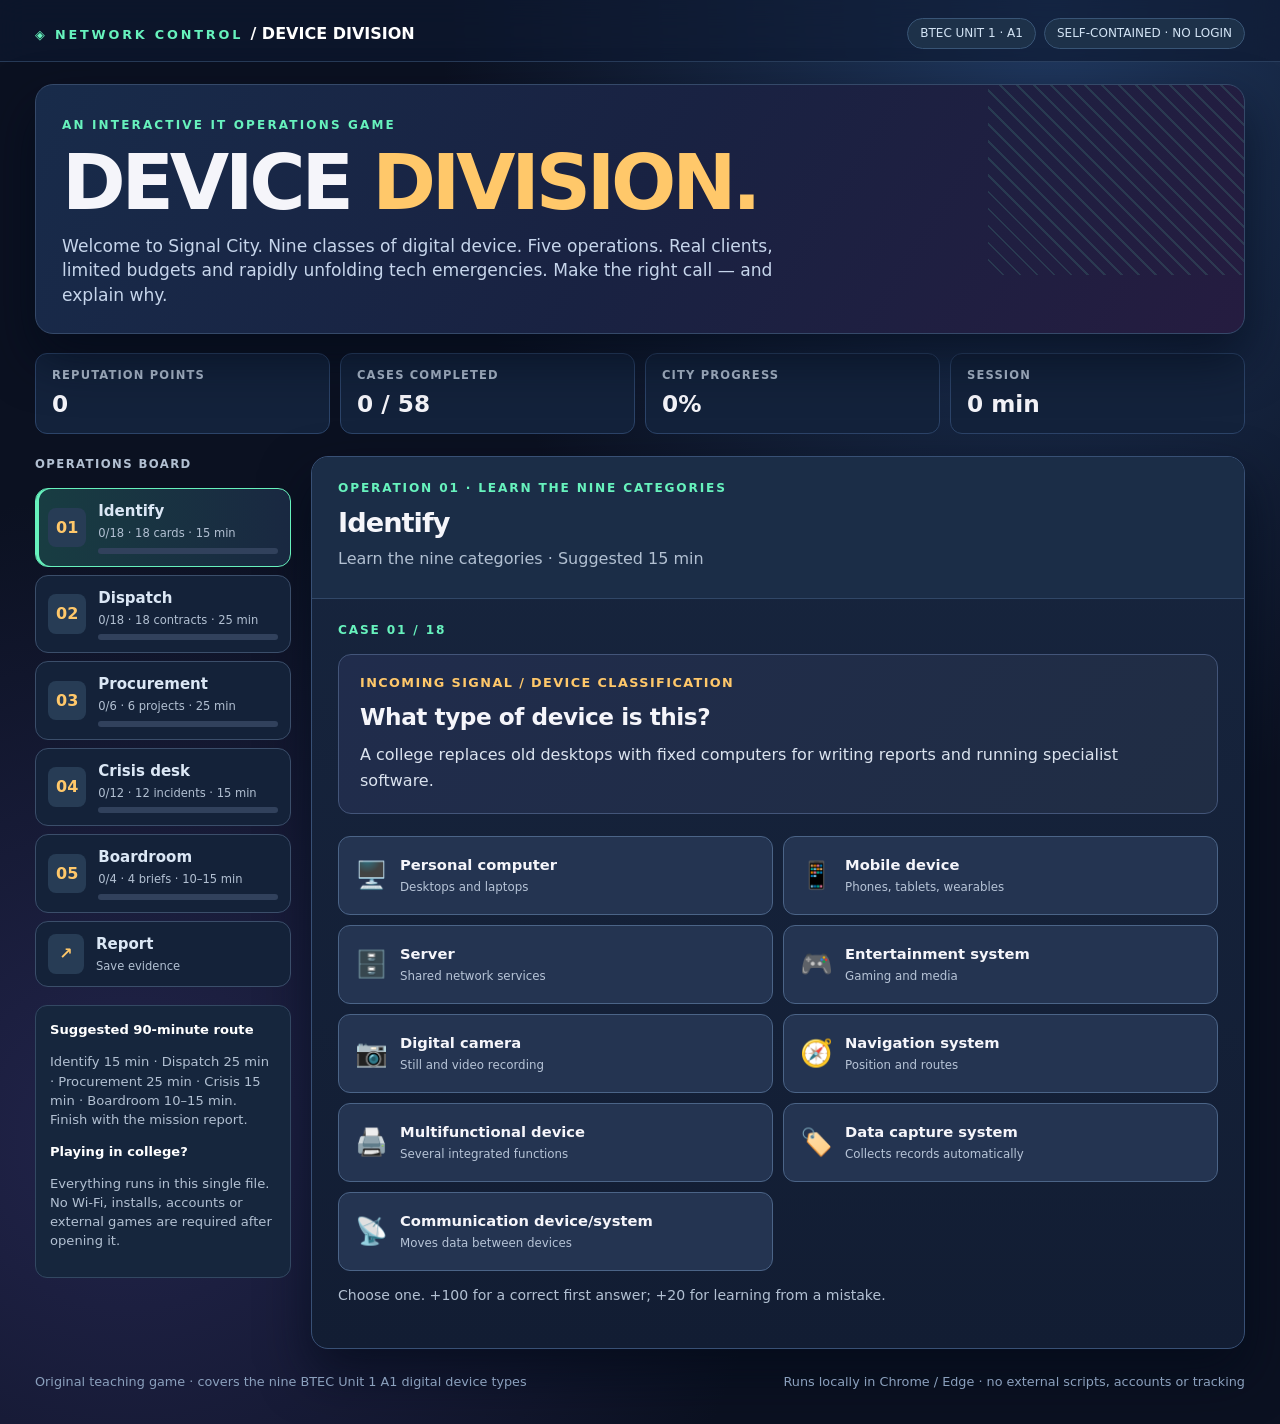
==== games/device-division.html @ 2845708a "Build browser game collection for BTEC IT Unit 1" ====
<!doctype html>
<html lang="en">
<head>
<meta charset="utf-8"><meta name="viewport" content="width=device-width,initial-scale=1"><meta name="theme-color" content="#10172a">
<title>DEVICE DIVISION — BTEC Unit 1 A1</title>
<style>
:root{--ink:#f5f5fa;--muted:#b2c0d2;--bg:#0b1121;--panel:#16213a;--panel2:#1d2c46;--line:#334566;--green:#67f2bd;--gold:#ffc86a;--pink:#ff839d;--blue:#85b9ff;--shadow:0 24px 50px #030b19aa}*{box-sizing:border-box}html{scroll-behavior:smooth}body{margin:0;color:var(--ink);background:radial-gradient(ellipse at 82% 0%,#203960 0%,transparent 41%),radial-gradient(ellipse at 10% 80%,#22244b 0%,transparent 40%),var(--bg);font:16px/1.45 system-ui,-apple-system,Segoe UI,Arial,sans-serif;min-height:100vh}button,textarea,input{font:inherit}button{cursor:pointer}button:focus-visible,input:focus-visible,textarea:focus-visible{outline:3px solid var(--gold);outline-offset:2px}button:disabled{opacity:.45;cursor:not-allowed}a{color:var(--blue)}.wrap{max-width:1250px;margin:auto;padding:0 20px}.mast{padding:18px 0 12px;border-bottom:1px solid #385074a0;background:#0d1830a0;backdrop-filter:blur(14px)}.mast .wrap{display:flex;gap:14px;align-items:center;justify-content:space-between}.brand{letter-spacing:.22em;font-size:.8rem;font-weight:900;color:var(--green)}.brand b{letter-spacing:0;color:white;font-size:1rem}.pill{padding:6px 12px;background:#1d3149;border:1px solid #395576;border-radius:99px;font-size:.75rem;color:#d2e3f4}.mast-right{display:flex;flex-wrap:wrap;gap:8px;justify-content:flex-end}.hero{position:relative;overflow:hidden;padding:32px 26px 25px;border:1px solid #354969;border-radius:18px;background:linear-gradient(122deg,#182b4a,#192242 50%,#251c40);margin:22px 0 19px;box-shadow:var(--shadow)}.hero:after{content:"";position:absolute;right:-44px;top:-70px;width:300px;height:260px;opacity:.13;background:repeating-linear-gradient(45deg,transparent 0 10px,var(--green) 10px 12px)}.eyebrow{color:var(--green);font-size:.75rem;letter-spacing:.18em;text-transform:uppercase;font-weight:900}.hero h1{font-size:clamp(2.25rem,6vw,4.8rem);line-height:1;margin:10px 0 12px;letter-spacing:-.055em;position:relative;z-index:1}.hero h1 span{color:var(--gold)}.hero p{max-width:720px;color:#c6d5eb;font-size:1.07rem;margin:0}.hud{display:grid;grid-template-columns:repeat(4,1fr);gap:10px;margin:13px 0 22px}.stat{background:#13223b;border:1px solid #2c4469;border-radius:12px;padding:13px 16px}.stat span{display:block;color:var(--muted);font-size:.72rem;letter-spacing:.1em;text-transform:uppercase;font-weight:800}.stat strong{font-size:1.45rem;display:block;margin-top:3px;font-variant-numeric:tabular-nums}.layout{display:grid;grid-template-columns:256px minmax(0,1fr);gap:20px;align-items:start}.sidebar{display:flex;flex-direction:column;gap:8px;position:sticky;top:10px}.side-head{color:var(--muted);text-transform:uppercase;letter-spacing:.12em;font-weight:800;font-size:.73rem;margin-bottom:7px}.stagebtn{display:flex;align-items:center;text-align:left;gap:12px;width:100%;border:1px solid #3b4e6a;border-radius:13px;padding:12px;background:#142239;color:#dbe7f5;transition:.15s}.stagebtn:hover{border-color:#9ebbea;background:#1b2d48}.stagebtn.active{border-color:var(--green);background:linear-gradient(90deg,#183d42,#192841);box-shadow:inset 3px 0 var(--green)}.num{font-weight:900;background:#273c55;border-radius:8px;min-width:36px;text-align:center;padding:8px;color:var(--gold)}.stagebtn b{font-size:.94rem;display:block}.stagebtn small{font-size:.72rem;display:block;color:var(--muted);margin-top:2px}.bar{background:#31415c;border-radius:12px;height:6px;overflow:hidden;margin-top:6px}.bar>span{display:block;height:100%;background:var(--green);border-radius:10px}.sidecard{background:#16263d;border:1px solid #334862;border-radius:12px;padding:14px;margin-top:10px;color:var(--muted);font-size:.82rem}.sidecard strong{color:#fff}.main{min-height:550px;background:linear-gradient(180deg,#17253e,#121d33);border:1px solid #385075;border-radius:17px;overflow:hidden;box-shadow:var(--shadow)}.head{background:#1b2d47;border-bottom:1px solid #314767;padding:23px 26px}.head h2{font-size:1.7rem;margin:5px 0;letter-spacing:-.035em}.head p{color:var(--muted);margin:4px 0}.body{padding:23px 26px 29px}.step{font-weight:800;font-size:.76rem;letter-spacing:.15em;text-transform:uppercase;color:var(--green)}.mission{padding:19px 21px;background:linear-gradient(130deg,#202c4c,#202d44);border:1px solid #435579;border-radius:13px;margin:15px 0 22px}.mission h3{margin:7px 0;font-size:1.45rem;letter-spacing:-.02em}.mission p{margin:9px 0 0;color:#dbe3ef;line-height:1.6}.mission .client{color:var(--gold);font-size:.8rem;font-weight:900;letter-spacing:.11em;text-transform:uppercase}.choices{display:grid;grid-template-columns:repeat(2,minmax(0,1fr));gap:10px}.choice{padding:14px 16px;color:var(--ink);background:#243451;border:1px solid #4b6487;text-align:left;border-radius:12px;min-height:79px;transition:transform .12s,border-color .12s,background .12s;display:flex;align-items:center;gap:12px}.choice:hover:not(:disabled){transform:translateY(-1px);border-color:var(--gold);background:#2b3e60}.choice .emoji{font-size:1.65rem}.choice b{display:block;font-size:.92rem}.choice small{color:#b7c4d7;font-size:.74rem;display:block;margin-top:3px}.choice.chosen{border-color:var(--gold);background:#43405b}.choice.right{border-color:var(--green);background:#194e49}.choice.wrong{border-color:var(--pink);background:#5a2c46}.choice:disabled{opacity:1;cursor:default}.feedback{background:#17384a;border-left:4px solid var(--green);padding:16px 19px;border-radius:9px;margin:18px 0}.feedback.bad{background:#44314a;border-color:var(--pink)}.feedback strong{display:block;margin-bottom:6px}.feedback p{margin:6px 0;line-height:1.55}.btn{border:1px solid #dfad5b;background:var(--gold);color:#17223c;font-weight:900;padding:12px 18px;border-radius:10px;transition:filter .15s}.btn:hover:not(:disabled){filter:brightness(1.09)}.btn.sec{color:#e4eeff;background:#263852;border-color:#4f6281}.btn.ghost{background:transparent;border-color:#506989;color:#d6e8fd}.controls{display:flex;flex-wrap:wrap;gap:9px;align-items:center;margin-top:18px}.hint{background:#2d3248;border:1px dashed #626782;padding:12px 15px;border-radius:10px;margin-top:12px;color:#f4e0ba}.muted{color:var(--muted)}.info{color:var(--muted);font-size:.88rem}.columns{display:grid;grid-template-columns:1.15fr .85fr;gap:18px}.supply{display:grid;grid-template-columns:repeat(2,minmax(0,1fr));gap:9px}.item{background:#243551;border:1px solid #435d7c;border-radius:10px;padding:11px;display:flex;gap:10px;text-align:left;align-items:center;color:#f2f6ff;min-height:72px}.item:hover{border-color:var(--gold)}.item.sel{border-color:var(--green);background:#194840}.item .ico{font-size:1.45rem}.item b{font-size:.82rem;line-height:1.1;display:block}.item small{font-size:.71rem;color:#becee1;display:block;margin-top:3px}.rightcol{background:#1c2b46;border:1px solid #3a5070;padding:18px;border-radius:12px;align-self:start;position:sticky;top:10px}.rightcol h3{margin:0 0 12px}.meter{height:10px;background:#33455d;border-radius:9px;overflow:hidden;margin:8px 0}.meter span{height:100%;display:block;background:var(--gold)}.meter.over span{background:var(--pink)}.tags{display:flex;gap:7px;flex-wrap:wrap}.tag{border:1px solid #4d6380;color:#b3cce3;background:#253a51;padding:5px 9px;font-size:.75rem;border-radius:7px}.tag.met{border-color:#378c7d;color:var(--green);background:#1a4145}.note{width:100%;min-height:110px;background:#0f1c30;color:#fff;border:1px solid #516988;border-radius:10px;padding:12px;resize:vertical}.completed{text-align:center;padding:34px 25px}.completed .trophy{font-size:4rem}.completed h3{font-size:1.8rem;margin:10px 0}.report{display:flex;flex-direction:column;gap:10px}.reportitem{border:1px solid #3e5270;background:#1a2b44;border-radius:11px;padding:13px}.reportitem b{display:block}.reportitem small{color:var(--muted)}.footer{color:#8ba0bd;padding:24px 0 32px;font-size:.8rem;display:flex;justify-content:space-between;gap:10px;flex-wrap:wrap}.name{background:#111e33;border:1px solid #58708e;color:#fff;padding:11px 13px;border-radius:10px;max-width:300px;width:100%}.guide{padding:14px 17px;border:1px solid #3a5571;border-radius:10px;background:#192d41;margin:14px 0}.guide summary{cursor:pointer;font-weight:800;color:var(--gold)}.guide p{color:var(--muted);margin-bottom:0}.ending{color:var(--green)}@media(max-width:930px){.layout{grid-template-columns:1fr}.sidebar{position:static;display:grid;grid-template-columns:repeat(6,minmax(0,1fr));gap:7px}.sidebar .side-head,.sidecard{display:none}.stagebtn{display:block;text-align:center;padding:9px 4px}.stagebtn .num{display:block;min-width:0;margin:0 auto 7px;width:34px}.stagebtn small{display:none}.stagebtn b{font-size:.75rem}.sidebar .bar{display:none}}@media(max-width:630px){.wrap{padding:0 10px}.mast .wrap{align-items:flex-start}.brand{font-size:.65rem}.brand b{font-size:.84rem}.mast-right .pill:nth-child(2){display:none}.hero{padding:23px 18px;margin-top:12px}.hero p{font-size:.92rem}.hud{grid-template-columns:repeat(2,1fr);gap:7px;margin-bottom:12px}.stat{padding:9px 11px}.stat strong{font-size:1.1rem}.main{border-radius:12px}.head,.body{padding:17px 14px}.head h2{font-size:1.38rem}.choices,.columns,.supply{grid-template-columns:1fr}.choice{min-height:60px;padding:11px 12px}.mission{padding:14px}.mission h3{font-size:1.22rem}.rightcol{position:static}.sidebar{gap:4px}.stagebtn{padding:8px 2px}.stagebtn b{font-size:.64rem}.stagebtn .num{font-size:.7rem;width:26px;padding:5px;margin-bottom:4px}}@media print{body{background:#fff;color:#000}.mast,.hero,.hud,.sidebar,.controls,.footer{display:none!important}.layout{display:block}.main,.body,.reportitem{background:#fff!important;border-color:#ccc;color:#000!important;box-shadow:none}.head{background:#fff}.head p,small{color:#444!important}}
</style>
</head>
<body>
<header class="mast"><div class="wrap"><div class="brand">◈ NETWORK CONTROL <b>/ DEVICE DIVISION</b></div><div class="mast-right"><span class="pill">BTEC UNIT 1 · A1</span><span class="pill">SELF-CONTAINED · NO LOGIN</span></div></div></header>
<div class="wrap">
<section class="hero"><div class="eyebrow">An interactive IT operations game</div><h1>DEVICE <span>DIVISION.</span></h1><p>Welcome to Signal City. Nine classes of digital device. Five operations. Real clients, limited budgets and rapidly unfolding tech emergencies. Make the right call — and explain why.</p></section>
<div class="hud" id="hud"></div>
<div class="layout"><aside class="sidebar" id="nav"></aside><main class="main" id="main" aria-live="polite"></main></div>
<div class="footer"><span>Original teaching game · covers the nine BTEC Unit 1 A1 digital device types</span><span>Runs locally in Chrome / Edge · no external scripts, accounts or tracking</span></div>
</div>
<script>
'use strict';
const CATS=[
{id:'pc',name:'Personal computer',icon:'🖥️',desc:'Desktops and laptops'},
{id:'mobile',name:'Mobile device',icon:'📱',desc:'Phones, tablets, wearables'},
{id:'server',name:'Server',icon:'🗄️',desc:'Shared network services'},
{id:'entertain',name:'Entertainment system',icon:'🎮',desc:'Gaming and media'},
{id:'camera',name:'Digital camera',icon:'📷',desc:'Still and video recording'},
{id:'nav',name:'Navigation system',icon:'🧭',desc:'Position and routes'},
{id:'multi',name:'Multifunctional device',icon:'🖨️',desc:'Several integrated functions'},
{id:'capture',name:'Data capture system',icon:'🏷️',desc:'Collects records automatically'},
{id:'comms',name:'Communication device/system',icon:'📡',desc:'Moves data between devices'}
];
const SORT=[
['A college replaces old desktops with fixed computers for writing reports and running specialist software.','pc','A desktop is a personal computer, suitable for prolonged individual productivity work.'],
['A warehouse team uses handheld smartphones to receive updates on the move.','mobile','Smartphones are portable mobile devices with wireless connectivity.'],
['One always-on machine stores shared coursework for an entire campus.','server','A file server supplies shared storage and access to clients on a network.'],
['A family plays games together on a home console.','entertain','A games console is designed primarily to deliver interactive entertainment.'],
['A wildlife photographer records high-resolution still images on a mirrorless camera.','camera','A digital camera captures still photographs and stores the image data.'],
['A courier follows turn-by-turn GPS directions on a dedicated satnav.','nav','A navigation system determines position and provides routes.'],
['An office machine prints, scans and photocopies paperwork.','multi','A multifunctional printer combines several different functions in one device.'],
['At checkout, a laser barcode reader automatically identifies products.','capture','A barcode scanner captures encoded data without manual typing.'],
['A Wi-Fi router connects local wireless devices and passes traffic toward other networks.','comms','A router is a communication device that forwards network data.'],
['A lecturer uses a laptop to build a spreadsheet and prepare slides.','pc','A laptop is a portable personal computer used for general-purpose work.'],
['A nurse carries a tablet between hospital beds to consult records.','mobile','A tablet is a battery-powered mobile computing device.'],
['A website is delivered from a computer that responds to visitors’ browser requests.','server','A web server responds to requests and serves website content.'],
['A streaming box provides programmes and music on a television.','entertain','Streaming boxes are entertainment systems that deliver media.'],
['A film crew records footage on a dedicated digital camcorder.','camera','A digital video camera captures moving pictures.'],
['A hiker uses a handheld GPS unit to locate their position without mobile coverage.','nav','A dedicated navigation device can use GPS satellite signals without mobile data.'],
['A classroom uses a touchscreen that both displays content and accepts touch input.','multi','A touchscreen provides output and accepts input, combining device functions.'],
['An RFID reader detects tagged stock moving through a warehouse doorway.','capture','RFID automatically captures identification information from tags.'],
['A network switch forwards frames between wired computers in the same network.','comms','A switch is a communications device connecting networked devices.']
];
const DISPATCH=[
{who:'THE LIBRARY',title:'Everyone needs the same files',need:'Forty college computers need access to the same documents, centrally managed with user permissions. Choose the most suitable main device.',options:['pc','camera','server','nav'],answer:'server',why:'A file server provides centrally managed shared storage and permissions. A single personal computer is not a suitable substitute for a managed shared service.'},
{who:'THE RECEPTION',title:'Three office jobs, one desk',need:'There is room for one machine. Staff must print forms, scan ID documents and copy notices.',options:['capture','multi','pc','comms'],answer:'multi',why:'A multifunctional printer handles printing, scanning and photocopying in one device.'},
{who:'MOUNTAIN RESCUE',title:'Beyond the mobile signal',need:'Teams need their location and an offline route when travelling outside mobile-data coverage.',options:['nav','entertain','server','camera'],answer:'nav',why:'A navigation unit with preloaded maps can provide satellite-based position and route guidance without cellular internet. Downloaded maps are important.'},
{who:'THE SUPERMARKET',title:'Queue at checkout',need:'Staff must read barcodes on hundreds of packaged items quickly and accurately.',options:['mobile','comms','capture','camera'],answer:'capture',why:'A barcode reader is designed to capture product identifiers accurately; a normal camera alone does not provide a complete checkout scanning workflow.'},
{who:'THE EDITOR',title:'Proper portrait photography',need:'A magazine needs high-resolution stills, optical lens flexibility and manual exposure controls.',options:['camera','server','entertain','nav'],answer:'camera',why:'A dedicated digital still camera offers appropriate lenses and exposure control for high-quality professional photography.'},
{who:'THE ESPORTS CLUB',title:'Match night',need:'The club needs a device designed for controller-based games and large-screen play.',options:['pc','entertain','multi','capture'],answer:'entertain',why:'A games console is a purpose-built entertainment system for controller-based play and display output.'},
{who:'THE SALES TEAM',title:'Working on a train',need:'Staff must read messages, make calls and photograph site visits while travelling with a pocket-sized device.',options:['server','multi','mobile','pc'],answer:'mobile',why:'A smartphone combines portability, wireless communications and a camera.'},
{who:'THE TRAINING CENTRE',title:'Eight hours of coursework',need:'Students will type long reports, work with spreadsheets and use a full keyboard at fixed desks.',options:['pc','nav','camera','capture'],answer:'pc',why:'A desktop PC or suitable laptop offers a keyboard, monitor and general-purpose applications for extended productivity.'},
{who:'THE NETWORK TEAM',title:'Connecting classrooms',need:'Several wired and wireless devices must exchange information and reach the campus network.',options:['capture','multi','comms','camera'],answer:'comms',why:'Switches and wireless access points are communication devices for connecting networked equipment.'},
{who:'THE MEDICAL CENTRE',title:'Patient records on the ward',need:'Staff move between rooms and need to enter observations on a battery-powered touchscreen.',options:['mobile','entertain','server','camera'],answer:'mobile',why:'A tablet supports portable, touch-based access and data entry; secure software and access controls would also be needed.'},
{who:'THE WEB TEAM',title:'Launch the website',need:'A website must respond to requests from many visitors at the same time, day and night.',options:['comms','pc','server','multi'],answer:'server',why:'A web server runs services that respond to website requests. A router moves traffic but does not itself provide the website.'},
{who:'THE CINEMA CLUB',title:'Friday film night',need:'The community centre wants to stream films on a television using a purpose-built media device.',options:['camera','entertain','nav','capture'],answer:'entertain',why:'A streaming media player is an entertainment system designed to deliver television and films.'},
{who:'THE ARCHIVES',title:'Digitise the paperwork',need:'Staff need to scan paper applications and immediately produce photocopies using the same machine.',options:['multi','server','nav','comms'],answer:'multi',why:'A multifunctional device can scan documents and make copies within a combined unit.'},
{who:'THE TRANSPORT OFFICE',title:'A route for every van',need:'A delivery fleet needs turn-by-turn directions and position information during journeys.',options:['capture','nav','pc','server'],answer:'nav',why:'Navigation systems are designed for route finding, GPS positioning and directions.'},
{who:'THE RACE ORGANISERS',title:'Track every runner',need:'Runners wear electronic tags and their times must be collected automatically when they cross a finish line.',options:['capture','multi','entertain','pc'],answer:'capture',why:'RFID-based timing is a data-capture system that reads tag identifiers at checkpoints.'},
{who:'THE CONFERENCE',title:'High-quality event footage',need:'An organiser needs long-form digital video recording, zoom control and stable footage.',options:['camera','server','nav','capture'],answer:'camera',why:'A digital video camera is built for recording footage; suitable stabilisation and audio inputs are useful features.'},
{who:'THE OFFICE NETWORK',title:'The missing connection',need:'Two groups of computers exchange files using network equipment that forwards traffic between them.',options:['entertain','comms','camera','multi'],answer:'comms',why:'Network switches and routers move data between connected devices and networks.'},
{who:'THE ACCESSIBILITY TEAM',title:'Touch and response',need:'A kiosk must display instructions and accept users’ answers directly on the screen.',options:['multi','capture','server','nav'],answer:'multi',why:'A touchscreen is multifunctional because the same surface provides visual output and touch input.'}
];
const INVENTORY=[
{id:'desktop',name:'Desktop PC',icon:'🖥️',cost:5,tags:['documents','editing','coding'],cat:'pc'},
{id:'laptop',name:'Laptop',icon:'💻',cost:7,tags:['documents','editing','portable','coding'],cat:'pc'},
{id:'phone',name:'Smartphone',icon:'📱',cost:5,tags:['calls','portable','photos','internet'],cat:'mobile'},
{id:'tablet',name:'Tablet',icon:'📲',cost:5,tags:['portable','touch','records'],cat:'mobile'},
{id:'files',name:'File server',icon:'🗄️',cost:8,tags:['storage','sharing'],cat:'server'},
{id:'web',name:'Web server',icon:'🌐',cost:8,tags:['website','hosting'],cat:'server'},
{id:'router',name:'Wi-Fi router',icon:'📡',cost:4,tags:['network','wifi'],cat:'comms'},
{id:'printer',name:'Multifunction printer',icon:'🖨️',cost:5,tags:['printing','scanning','copying'],cat:'multi'},
{id:'barcode',name:'Barcode scanner',icon:'🔍',cost:3,tags:['barcodes','stock'],cat:'capture'},
{id:'rfid',name:'RFID reader',icon:'🏷️',cost:5,tags:['rfid','stock'],cat:'capture'},
{id:'satnav',name:'GPS satnav',icon:'🧭',cost:4,tags:['navigation','offline'],cat:'nav'},
{id:'still',name:'Still camera',icon:'📷',cost:6,tags:['photos','creative'],cat:'camera'},
{id:'video',name:'Video camera',icon:'🎥',cost:7,tags:['video','creative'],cat:'camera'},
{id:'console',name:'Games console',icon:'🎮',cost:5,tags:['gaming','entertainment'],cat:'entertain'},
{id:'screen',name:'Large display',icon:'📺',cost:5,tags:['display','entertainment'],cat:'entertain'},
{id:'card',name:'Payment terminal',icon:'💳',cost:4,tags:['payments','capture'],cat:'capture'},
{id:'sensor',name:'Environmental sensor',icon:'🌡️',cost:3,tags:['sensing','monitoring'],cat:'capture'}
];
const BUILDS=[
{who:'THE NEW LIBRARY',title:'Create a shared study area',need:'Equip a study area so visitors can type reports, access centrally stored documents and communicate over a local network.',budget:17,slots:3,requirements:['documents','sharing','network'],guide:'Consider the difference between a computer used by a person, a machine that provides a service, and equipment that carries data.'},
{who:'THE HIGH STREET',title:'Open a pop-up shop',need:'Products must be scanned at checkout; payments accepted electronically; stock identifiers collected automatically.',budget:13,slots:3,requirements:['barcodes','payments','stock'],guide:'A barcode reader and payment terminal are not interchangeable. Stock can be identified by more than one capture method.'},
{who:'THE FILM CREW',title:'Go on location',need:'Record dedicated high-quality video, edit footage away from a fixed office, and contact the team by phone.',budget:19,slots:3,requirements:['video','editing','calls'],guide:'A camera records footage; a general-purpose computer can edit it. A separate communication device supports calls.'},
{who:'THE YOUTH CLUB',title:'Build a games lounge',need:'Visitors need controller-based games, a large screen and a wireless network for online services.',budget:14,slots:3,requirements:['gaming','display','wifi'],guide:'There is a device for each role: entertainment, output and networking.'},
{who:'THE DELIVERY DEPOT',title:'Equip a courier',need:'The van must have offline route directions, a phone for calls and a portable touchscreen to update delivery records.',budget:14,slots:3,requirements:['offline','calls','records'],guide:'Separate the role of navigation from mobile communication and touch-based data entry.'},
{who:'THE LOCAL ARCHIVE',title:'Save important records',need:'The archive must scan paper documents, store them centrally and link devices together over a network.',budget:17,slots:3,requirements:['scanning','storage','network'],guide:'Digitising paper, providing storage and transporting data are three different tasks.'}
];
const CRISIS=[
{who:'THE CAMPUS',title:'The server is switched off',need:'Staff can use their PCs, but none can access the shared file library. Which device should be investigated first?',options:['pc','server','camera','nav'],answer:'server',clue:'The problem affects many users of the same centrally provided service.',why:'The file server is the common point providing shared access, so its availability is the first place to investigate.'},
{who:'THE SUPERMARKET',title:'The queue stops moving',need:'Checkout machines work but item codes are no longer recognised when scanned. Which type of device is most directly involved?',options:['comms','capture','camera','entertain'],answer:'capture',clue:'The problem concerns reading encoded identifiers automatically.',why:'Barcode scanners are data capture devices used to read item identifiers.'},
{who:'THE DELIVERY VAN',title:'No mobile reception',need:'The driver can no longer access live internet maps. Which dedicated device could still provide positioning with preloaded maps?',options:['nav','server','multi','entertain'],answer:'nav',clue:'Satellite position signals do not require the phone network.',why:'A GPS navigation device with stored maps can keep guiding a driver without cellular data.'},
{who:'THE COLLEGE OFFICE',title:'Copying room chaos',need:'The same machine normally prints, scans and copies. All three facilities are now unavailable. Which class of device has failed?',options:['camera','multi','pc','capture'],answer:'multi',clue:'Several office functions share a single unit.',why:'A multifunctional printer combines printing, scanning and copying.'},
{who:'THE GAMING ZONE',title:'The console overheats',need:'Interactive entertainment stops during a tournament. Which category best describes the affected device?',options:['entertain','pc','comms','server'],answer:'entertain',clue:'The affected device is built mainly for gaming.',why:'A console is an entertainment system rather than a network server.'},
{who:'THE SCHOOL STUDIO',title:'The event footage is missing',need:'A camcorder memory card has failed. Which device category was producing the footage?',options:['camera','multi','nav','comms'],answer:'camera',clue:'The original task was recording video.',why:'A dedicated video camera is a digital camera used to record moving images.'},
{who:'THE ADMIN TEAM',title:'Long reports are difficult',need:'Staff were provided with tiny smartphone screens instead of desk computers for spreadsheet and report work. What category best suits their main work?',options:['mobile','entertain','pc','capture'],answer:'pc',clue:'Think keyboard, full desktop applications and hours of editing.',why:'Personal computers are better suited to extended document and spreadsheet editing.'},
{who:'THE EXHIBITION',title:'No wireless connection',need:'Devices cannot join the exhibition Wi-Fi network, though their own apps work. Which category should the team examine?',options:['comms','camera','entertain','multi'],answer:'comms',clue:'Look for equipment that links devices to a network.',why:'Wireless access points and routers are communications devices that provide network connectivity.'},
{who:'THE CLINIC',title:'Records on the go',need:'A clinician needs a battery-powered touchscreen to record observations while walking between rooms. Which device category is best?',options:['nav','server','mobile','entertain'],answer:'mobile',clue:'Portability and touch input matter most.',why:'Tablets are mobile devices suited to moving between locations while entering information.'},
{who:'THE PHOTO DESK',title:'Poor still-image quality',need:'A team needs optical lens choices and manual exposure for a print campaign. Which class of device should be considered?',options:['camera','nav','multi','comms'],answer:'camera',clue:'The requirement involves the quality of captured still images.',why:'A dedicated digital camera gives useful photographic controls and optics.'},
{who:'THE WEBSITE',title:'Visitors see an error page',need:'Internet connectivity works, but the website itself cannot provide the requested pages. Which service device deserves investigation?',options:['pc','server','entertain','capture'],answer:'server',clue:'Network access and website hosting are different roles.',why:'The web server (or hosting service) is responsible for responding to webpage requests.'},
{who:'THE RACE FINISH',title:'No runners have times',need:'Electronic race tags are working, but the finish-line reader records no IDs. Which system is failing?',options:['capture','nav','multi','pc'],answer:'capture',clue:'It reads identification tags without a person typing their numbers.',why:'An RFID race-timing reader is a data capture device.'}
];
const BOSS=[
{who:'THE DIRECTOR',title:'The travelling journalist',need:'A journalist must film professional video interviews, edit them while travelling, and telephone the newsroom. Pick the strongest THREE-device plan.',options:[['video','laptop','phone'],['still','files','router'],['console','tablet','satnav'],['video','screen','barcode']],answer:0,why:'A video camera records, a laptop edits on the move, and a smartphone provides telephone communications. Explain the roles rather than merely naming the devices.'},
{who:'THE PRINCIPAL',title:'The community computer centre',need:'A new centre needs fixed document workstations, centrally available documents, and wired/wireless connectivity. Pick the strongest THREE-device plan.',options:[['tablet','still','printer'],['desktop','files','router'],['console','web','card'],['satnav','screen','phone']],answer:1,why:'Desktop PCs support reports, a file server provides central files, and networking equipment carries data between devices.'},
{who:'THE STORE MANAGER',title:'A busy retail launch',need:'The shop needs automatic product identification, electronic customer payments and a device for staff to check stock while walking the shop floor. Pick the strongest THREE-device plan.',options:[['barcode','card','tablet'],['video','server','console'],['satnav','screen','camera'],['printer','router','still']],answer:0,why:'A barcode scanner captures product IDs, a payment terminal handles electronic payment and a tablet gives mobile stock access.'},
{who:'THE FESTIVAL',title:'Festival control room',need:'Organisers need to record high-quality video, provide music and games in a visitor lounge, and get GPS guidance for off-site deliveries. Pick the strongest THREE-device plan.',options:[['files','printer','tablet'],['router','barcode','card'],['video','console','satnav'],['desktop','rfid','screen']],answer:2,why:'A dedicated video camera records, an entertainment system serves the visitor lounge, and satnav provides delivery route guidance.'}
];
const MODES=[['sort','01','Identify','18 cards · 15 min','Learn the nine categories'],['dispatch','02','Dispatch','18 contracts · 25 min','Select devices for clients'],['build','03','Procurement','6 projects · 25 min','Build within budgets'],['crisis','04','Crisis desk','12 incidents · 15 min','Diagnose device problems'],['boss','05','Boardroom','4 briefs · 10–15 min','Make and justify decisions']];
const DATA={sort:SORT,dispatch:DISPATCH,build:BUILDS,crisis:CRISIS,boss:BOSS};
const DEFAULT={name:'',stage:'sort',answers:{sort:[],dispatch:[],build:[],crisis:[],boss:[]},started:Date.now(),pending:null};
let s;try{s=JSON.parse(localStorage.getItem('device_division_state_v1'))||structuredClone(DEFAULT)}catch(e){s=structuredClone(DEFAULT)}
for(const key of Object.keys(DATA)){if(!Array.isArray(s.answers?.[key])){s.answers??={};s.answers[key]=[]}}if(!DATA[s.stage])s.stage='sort';
let selected=[],draft='',currentChoice=null,clue=false,submitted=false,buildResult=null;
const $=id=>document.getElementById(id);
const safe=x=>String(x??'').replace(/[&<>"']/g,c=>({'&':'&amp;','<':'&lt;','>':'&gt;','"':'&quot;',"'":'&#39;'}[c]));
const cat=id=>CATS.find(x=>x.id===id)||{name:id,icon:'💻'};
const item=id=>INVENTORY.find(x=>x.id===id);
const done=m=>s.answers[m].length;
const complete=()=>MODES.reduce((t,[m])=>t+done(m),0);
const total=()=>MODES.reduce((t,[m])=>t+DATA[m].length,0);
const points=()=>MODES.reduce((t,[m])=>t+s.answers[m].reduce((a,r)=>a+(r.points||0),0),0);
const save=()=>{try{localStorage.setItem('device_division_state_v1',JSON.stringify(s))}catch(e){}};
function hud(){const mins=Math.floor((Date.now()-(s.started||Date.now()))/60000);$('hud').innerHTML=`<div class="stat"><span>Reputation points</span><strong>${points().toLocaleString('en-GB')}</strong></div><div class="stat"><span>Cases completed</span><strong>${complete()} / ${total()}</strong></div><div class="stat"><span>City progress</span><strong>${Math.round(complete()/total()*100)}%</strong></div><div class="stat"><span>Session</span><strong>${mins} min</strong></div>`}
function nav(){let h='<div class="side-head">Operations board</div>';for(const [m,n,title,time,desc] of MODES){const d=done(m),t=DATA[m].length;h+=`<button class="stagebtn ${s.stage===m?'active':''}" data-action="stage" data-value="${m}" aria-current="${s.stage===m?'step':'false'}"><span class="num">${n}</span><span style="flex:1"><b>${title}</b><small>${d}/${t} · ${time}</small><div class="bar"><span style="width:${d/t*100}%"></span></div></span></button>`}h+=`<button class="stagebtn ${s.stage==='report'?'active':''}" data-action="stage" data-value="report"><span class="num">↗</span><span><b>Report</b><small>Save evidence</small></span></button><div class="sidecard"><strong>Suggested 90-minute route</strong><p>Identify 15 min · Dispatch 25 min · Procurement 25 min · Crisis 15 min · Boardroom 10–15 min. Finish with the mission report.</p><strong>Playing in college?</strong><p>Everything runs in this single file. No Wi-Fi, installs, accounts or external games are required after opening it.</p></div>`;$('nav').innerHTML=h}
function title(m,hint){let d=MODES.find(x=>x[0]===m);return `<div class="head"><div class="step">Operation ${d[1]} · ${safe(hint||d[4])}</div><h2>${d[2]}</h2><p>${d[4]} · Suggested ${d[3].split('·').pop().trim()}</p></div>`}
function render(){hud();nav();const mode=s.stage;const ix=s.pending?.mode===mode&&s.pending.index===done(mode)-1?done(mode)-1:done(mode);const list=DATA[mode];if(ix>=list.length){$('main').innerHTML=title(mode,'operation complete')+completeScreen(mode);return}if(mode==='sort')renderSort(ix);if(mode==='dispatch')renderDispatch(ix);if(mode==='build')renderBuild(ix);if(mode==='crisis')renderCrisis(ix);if(mode==='boss')renderBoss(ix)}
function headerCount(mode,index){return `<div class="step">CASE ${String(index+1).padStart(2,'0')} / ${DATA[mode].length}</div>`}
function progressActions(mode,index){return `<div class="controls"><button class="btn" data-action="next" data-value="${mode}">${index===DATA[mode].length-1?'Complete operation ↗':'Next case →'}</button><span class="info">Your result is saved in this browser.</span></div>`}
function addResult(mode,index,choice,correct,why,extra={}){if(done(mode)!==index)return;s.answers[mode].push({choice,correct,why,points:correct?100:20,...extra});s.pending={mode,index};save();hud();nav();}
function renderSort(ix){let [prompt,answer,fact]=SORT[ix];let answerState=s.answers.sort[ix];$('main').innerHTML=title('sort')+`<div class="body">${headerCount('sort',ix)}<div class="mission"><div class="client">Incoming signal / device classification</div><h3>What type of device is this?</h3><p>${safe(prompt)}</p></div><div class="choices" id="choices">${CATS.map(c=>`<button data-action="pick" data-value="${c.id}" class="choice ${answerState?(c.id===answer?'right':c.id===answerState.choice?'wrong':''):''}" ${answerState?'disabled':''}><span class="emoji">${c.icon}</span><span><b>${c.name}</b><small>${c.desc}</small></span></button>`).join('')}</div>${answerState?feedback(answerState.correct,fact,answer)+progressActions('sort',ix):'<p class="info">Choose one. +100 for a correct first answer; +20 for learning from a mistake.</p>'}</div>`}
function renderDispatch(ix){const d=DISPATCH[ix],state=s.answers.dispatch[ix];$('main').innerHTML=title('dispatch')+`<div class="body">${headerCount('dispatch',ix)}<div class="mission"><div class="client">Client / ${safe(d.who)}</div><h3>${safe(d.title)}</h3><p>${safe(d.need)}</p></div><div class="step" style="margin-bottom:13px">Select the strongest recommendation</div><div class="choices">${d.options.map(c=>`<button data-action="pick" data-value="${c}" class="choice ${state?(c===d.answer?'right':c===state.choice?'wrong':''):''}" ${state?'disabled':''}><span class="emoji">${cat(c).icon}</span><span><b>${cat(c).name}</b><small>${cat(c).desc}</small></span></button>`).join('')}</div>${state?feedback(state.correct,d.why,d.answer)+progressActions('dispatch',ix):'<p class="info">Think about the specific need, not just what a device could theoretically do.</p>'}</div>`}
function feedback(ok,explanation,correct,pts=ok?100:20){return `<div class="feedback ${ok?'':'bad'}"><strong>${ok?`✔ Contract solved · +${pts} reputation`:`↗ Mission debrief · +${pts} reputation`}</strong><p>${safe(explanation)}</p>${ok?'':`<p><b>Best category:</b> ${safe(cat(correct).name)}</p>`}</div>`}
function renderCrisis(ix){const d=CRISIS[ix],state=s.answers.crisis[ix];$('main').innerHTML=title('crisis')+`<div class="body">${headerCount('crisis',ix)}<div class="mission"><div class="client">⚠ Incident report / ${safe(d.who)}</div><h3>${safe(d.title)}</h3><p>${safe(d.need)}</p></div><div class="choices">${d.options.map(c=>`<button data-action="pick" data-value="${c}" class="choice ${state?(c===d.answer?'right':c===state.choice?'wrong':''):''}" ${state?'disabled':''}><span class="emoji">${cat(c).icon}</span><span><b>${cat(c).name}</b></span></button>`).join('')}</div>${!state?`<div class="controls"><button class="btn ghost" data-action="clue">${clue?'Clue revealed':'🔦 Ask for a clue (-25 pts)'}</button></div>${clue?`<div class="hint">${safe(d.clue)}</div>`:''}`:feedback(state.correct,d.why,d.answer,state.points)+progressActions('crisis',ix)}<p class="info">Diagnose the affected device or system. A clue reduces the potential score.</p></div>`}
function sumCost(){return selected.reduce((n,id)=>n+item(id).cost,0)}
function renderBuild(ix){let d=BUILDS[ix],state=s.answers.build[ix];const present=selected.flatMap(x=>item(x).tags);const over=sumCost()>d.budget;const covers=d.requirements.filter(x=>present.includes(x));let h=title('build')+`<div class="body">${headerCount('build',ix)}<div class="mission"><div class="client">Procurement bid / ${safe(d.who)}</div><h3>${safe(d.title)}</h3><p>${safe(d.need)}</p></div>`;if(state){h+=`<div class="feedback ${state.correct?'':'bad'}"><strong>${state.correct?'✔ Contract awarded':'↗ Contract reviewed'} · +${state.points} points</strong><p>${safe(state.why)}</p><p><b>Your equipment:</b> ${safe(state.choice.map(x=>item(x).name).join(', '))}. <b>Cost:</b> ${state.cost}/${d.budget} credits.</p><p><b>Your justification:</b> ${safe(state.reason)}</p></div>`+progressActions('build',ix)}else{h+=`<div class="columns"><div><div class="step" style="margin-bottom:12px">Select up to ${d.slots} devices</div><div class="supply">${INVENTORY.map(x=>`<button data-action="selectItem" data-value="${x.id}" class="item ${selected.includes(x.id)?'sel':''}" aria-pressed="${selected.includes(x.id)}"><span class="ico">${x.icon}</span><span><b>${x.name}</b><small>${x.cost} credits · ${cat(x.cat).name}</small></span></button>`).join('')}</div></div><div class="rightcol"><h3>🧰 Your proposal</h3><div class="info">Budget <b>${sumCost()} / ${d.budget}</b> credits · ${selected.length}/${d.slots} slots</div><div class="meter ${over?'over':''}"><span style="width:${Math.min(100,100*sumCost()/d.budget)}%"></span></div><p class="info">Required capabilities:</p><div class="tags">${d.requirements.map(x=>`<span class="tag ${covers.includes(x)?'met':''}">${covers.includes(x)?'✔ ':'○ '}${safe(x)}</span>`).join('')}</div><p class="info">${selected.length?selected.map(x=>item(x).name).join(' + '):'No devices chosen yet.'}</p><p style="margin-top:20px"><b>Justify the decisions</b></p><label class="info" for="justification">Explain how the chosen devices meet the requirements, including a relevant feature.</label><textarea class="note" id="justification" placeholder="We chose ... because ..." maxlength="1200">${safe(draft)}</textarea><div class="controls"><button class="btn" data-action="submitBuild" ${selected.length!==d.slots?'disabled':''}>Submit procurement bid →</button><button class="btn sec" data-action="clearBuild">Clear</button></div><p class="info">The budget, capabilities and device count are checked automatically. Your reasoning appears in your final report.</p><details class="guide"><summary>Need a procurement hint?</summary><p>${safe(d.guide)}</p></details></div></div>`};$('main').innerHTML=h+'</div>'}
function renderBoss(ix){const d=BOSS[ix],state=s.answers.boss[ix];let h=title('boss')+`<div class="body">${headerCount('boss',ix)}<div class="mission"><div class="client">Final boardroom / ${safe(d.who)}</div><h3>${safe(d.title)}</h3><p>${safe(d.need)}</p></div>`;if(!state){h+=`<div class="step" style="margin-bottom:13px">Choose the best complete plan</div><div class="choices">${d.options.map((grp,j)=>`<button class="choice ${currentChoice===j?'chosen':''}" data-action="bossPick" data-value="${j}" aria-pressed="${currentChoice===j}"><span class="emoji">${j+1}</span><span><b>${grp.map(x=>item(x).name).join(' + ')}</b><small>${grp.map(x=>cat(item(x).cat).name).join(' · ')}</small></span></button>`).join('')}</div><p><b>Explain your recommendation</b></p><label for="justification" class="info">Name at least two devices, explain their roles and connect your answer to the client’s needs. This is saved for your teacher.</label><textarea class="note" id="justification" placeholder="The first device ...; the second ...; together ..." maxlength="1200">${safe(draft)}</textarea><div class="controls"><button class="btn" data-action="submitBoss" ${currentChoice===null?'disabled':''}>Present to the board →</button></div>`}else{h+=`<div class="feedback ${state.correct?'':'bad'}"><strong>${state.correct?'✔ Plan approved':'↗ Plan reviewed'} · +${state.points} points</strong><p>${safe(d.why)}</p><p><b>Your reasoning:</b> ${safe(state.reason)}</p></div>`+progressActions('boss',ix)}$('main').innerHTML=h+'</div>'}
function completeScreen(mode){const [m,n,title]=MODES.find(x=>x[0]===mode);const totalpts=s.answers[mode].reduce((a,x)=>a+x.points,0);const next=MODES.findIndex(x=>x[0]===mode)+1;return `<div class="completed"><div class="trophy">🏆</div><div class="step">Operation ${n} complete</div><h3>${safe(title)} cleared!</h3><p class="muted">${done(mode)} cases processed · ${totalpts} reputation points earned.</p><div class="controls" style="justify-content:center">${next<MODES.length?`<button class="btn" data-action="stage" data-value="${MODES[next][0]}">Go to ${MODES[next][2]} →</button>`:''}<button class="btn sec" data-action="stage" data-value="report">View mission report</button></div><p class="info">You can revisit completed sections or move on.</p></div>`}
function renderReport(){const all=complete(),n=total();let html=`<div class="head"><div class="step">After-action review · device consultant dossier</div><h2>Mission report</h2><p>Save your report or print it for your teacher.</p></div><div class="body"><label class="info" for="studentName">Student / team name</label><div class="controls"><input class="name" id="studentName" placeholder="Enter your name" value="${safe(s.name)}" maxlength="70"><button class="btn sec" data-action="saveName">Save name</button></div><div class="hud" style="margin:16px 0"><div class="stat"><span>Completed</span><strong>${all}/${n}</strong></div><div class="stat"><span>Score</span><strong>${points()}</strong></div><div class="stat"><span>Success rate</span><strong>${all?Math.round(MODES.reduce((v,[k])=>v+s.answers[k].filter(x=>x.correct).length,0)/all*100):0}%</strong></div><div class="stat"><span>Minutes elapsed</span><strong>${Math.floor((Date.now()-s.started)/60000)}</strong></div></div><div class="report">`;for(const [key,n,title] of MODES){let r=s.answers[key],correct=r.filter(x=>x.correct).length;html+=`<div class="reportitem"><b>${title}: ${r.length}/${DATA[key].length} cases · ${correct} first-time correct</b><small>${r.reduce((a,x)=>a+x.points,0)} reputation points</small></div>`}html+='</div>';let written=[...s.answers.build.map((x,i)=>({title:BUILDS[i].title,reason:x.reason})),...s.answers.boss.map((x,i)=>({title:BOSS[i].title,reason:x.reason}))];if(written.length){html+='<h3>Written consultancy justifications</h3>';for(const v of written)html+=`<div class="reportitem"><b>${safe(v.title)}</b><p>${safe(v.reason)}</p></div>`}html+=`<div class="controls"><button class="btn" data-action="download">↓ Download report (.txt)</button><button class="btn sec" data-action="print">Print report</button><button class="btn ghost" data-action="reset">Reset for a new student</button></div><p class="info">Assessment note: the score checks device choices and requirements. A teacher should review written justifications for the quality of the explanations. If you clear browser data, local progress may be lost.</p></div>`;$('main').innerHTML=html;hud();nav()}
function exportText(){let out=`DEVICE DIVISION — BTEC UNIT 1 A1\nStudent: ${s.name||'(not entered)'}\nCompleted: ${complete()}/${total()} | Points: ${points()}\nDate: ${new Date().toLocaleString('en-GB')}\n\n`;for(const [m,n,title] of MODES){out+=`== ${title.toUpperCase()} ==\n`;s.answers[m].forEach((r,i)=>{const d=DATA[m][i];let label=m==='sort'?d[0]:d.title;out+=`[${r.correct?'Correct':'Review'}] ${label}\n`;if(r.choice){let choice=Array.isArray(r.choice)?r.choice.map(x=>item(x)?.name||x).join(', '):cat(r.choice).name;out+=`Device choice: ${choice}\n`}if(r.reason)out+=`Justification: ${r.reason}\n`;out+=`Feedback: ${r.why}\n\n`});out+='\n'}return out}
function download(){let a=document.createElement('a');a.href=URL.createObjectURL(new Blob([exportText()],{type:'text/plain;charset=utf-8'}));a.download='device-division-'+((s.name||'student').toLowerCase().replace(/[^a-z0-9]+/g,'-').slice(0,30))+'.txt';document.body.append(a);a.click();setTimeout(()=>{URL.revokeObjectURL(a.href);a.remove()},200)}
function stage(m){if(m!=='report'&&s.pending?.mode!==m)s.pending=null;if(m==='report'){s.stage='report';save();renderReport();return}s.stage=m;selected=[];draft='';currentChoice=null;clue=false;submitted=false;save();render();window.scrollTo({top:0,behavior:'smooth'})}
function answerChoice(v){const m=s.stage,ix=done(m),d=DATA[m][ix];if(s.answers[m][ix])return;const ans=m==='sort'?d[1]:d.answer,why=m==='sort'?d[2]:d.why;let pts=v===ans?100:20;if(m==='crisis'&&clue)pts=Math.max(5,pts-25);addResult(m,ix,v,v===ans,why,{points:pts});render()}
function next(m){if(s.pending?.mode!==m)return;s.pending=null;save();clue=false;selected=[];draft='';currentChoice=null;render()}
function submitBuild(){const ix=done('build'),d=BUILDS[ix];if(selected.length!==d.slots)return;const note=$('justification')?.value.trim()||'';draft=note;if(note.length<25){alert('Write at least one full sentence explaining why these devices suit the client (25 characters or more).');return}const used=selected.flatMap(x=>item(x).tags),missing=d.requirements.filter(x=>!used.includes(x)),cost=sumCost(),ok=missing.length===0&&cost<=d.budget;let pts=ok?200:50;let why=ok?`All ${d.requirements.length} required capabilities are covered within budget. Your consultant explanation still needs teacher review.`:`${missing.length?`Missing capabilities: ${missing.join(', ')}. `:''}${cost>d.budget?`Your proposal exceeded budget by ${cost-d.budget} credits. `:''}Review how each device contributes to the required IT system.`;s.answers.build.push({choice:[...selected],correct:ok,points:pts,cost,reason:note,why});s.pending={mode:'build',index:ix};save();render()}
function submitBoss(){const ix=done('boss'),d=BOSS[ix];if(currentChoice===null)return;const note=$('justification')?.value.trim()||'';draft=note;if(note.length<40){alert('Explain your recommendation in a full sentence or two (at least 40 characters).');return}let ok=currentChoice===d.answer;s.answers.boss.push({choice:d.options[currentChoice],correct:ok,points:ok?200:50,reason:note,why:d.why});s.pending={mode:'boss',index:ix};save();render()}
$('nav').addEventListener('click',e=>{const b=e.target.closest('[data-action="stage"]');if(b)stage(b.dataset.value)});
$('main').addEventListener('click',e=>{const b=e.target.closest('[data-action]');if(!b)return;const a=b.dataset.action,v=b.dataset.value;
if(a==='pick')answerChoice(v);
else if(a==='next')next(v);
else if(a==='stage')stage(v);
else if(a==='clue'){clue=true;render()}
else if(a==='selectItem'){if(selected.includes(v))selected=selected.filter(x=>x!==v);else if(selected.length<BUILDS[done('build')].slots)selected.push(v);render()}
else if(a==='clearBuild'){selected=[];render()}
else if(a==='submitBuild')submitBuild();
else if(a==='bossPick'){currentChoice=Number(v);render()}
else if(a==='submitBoss')submitBoss();
else if(a==='saveName'){s.name=$('studentName').value.trim();save();renderReport()}
else if(a==='download')download();
else if(a==='print')window.print();
else if(a==='reset'){if(confirm('Reset all game progress and notes for a new student?')){s=structuredClone(DEFAULT);s.started=Date.now();save();stage('sort')}}
});
$('main').addEventListener('input',e=>{if(e.target.id==='justification')draft=e.target.value;if(e.target.id==='studentName')s.name=e.target.value});
setInterval(hud,30000);
if(s.stage==='report')renderReport();else render();
</script>
</body></html>
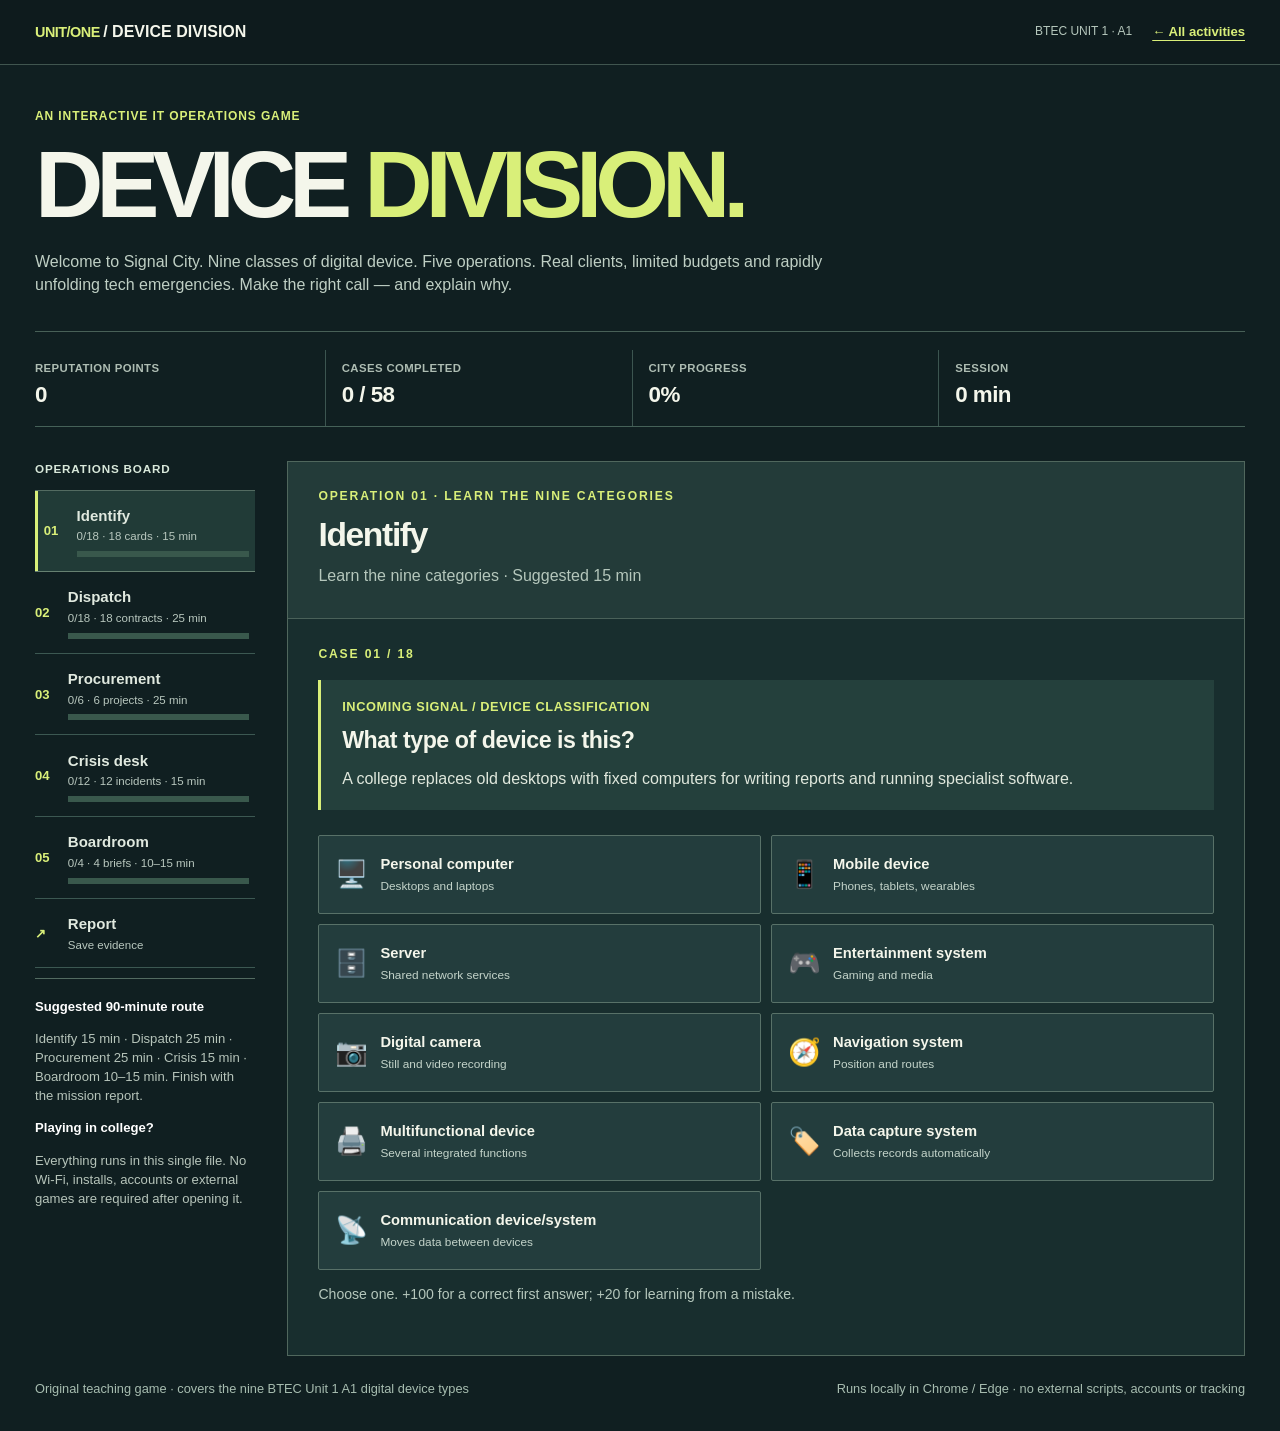
==== commit 00475d1e: "Redesign Unit One with unified editorial game interface" ====
--- a/games/device-division.html
+++ b/games/device-division.html
@@ -2,13 +2,14 @@
 <html lang="en">
 <head>
 <meta charset="utf-8"><meta name="viewport" content="width=device-width,initial-scale=1"><meta name="theme-color" content="#10172a">
-<title>DEVICE DIVISION — BTEC Unit 1 A1</title>
+<title>Device Division | Unit One</title>
 <style>
 :root{--ink:#f5f5fa;--muted:#b2c0d2;--bg:#0b1121;--panel:#16213a;--panel2:#1d2c46;--line:#334566;--green:#67f2bd;--gold:#ffc86a;--pink:#ff839d;--blue:#85b9ff;--shadow:0 24px 50px #030b19aa}*{box-sizing:border-box}html{scroll-behavior:smooth}body{margin:0;color:var(--ink);background:radial-gradient(ellipse at 82% 0%,#203960 0%,transparent 41%),radial-gradient(ellipse at 10% 80%,#22244b 0%,transparent 40%),var(--bg);font:16px/1.45 system-ui,-apple-system,Segoe UI,Arial,sans-serif;min-height:100vh}button,textarea,input{font:inherit}button{cursor:pointer}button:focus-visible,input:focus-visible,textarea:focus-visible{outline:3px solid var(--gold);outline-offset:2px}button:disabled{opacity:.45;cursor:not-allowed}a{color:var(--blue)}.wrap{max-width:1250px;margin:auto;padding:0 20px}.mast{padding:18px 0 12px;border-bottom:1px solid #385074a0;background:#0d1830a0;backdrop-filter:blur(14px)}.mast .wrap{display:flex;gap:14px;align-items:center;justify-content:space-between}.brand{letter-spacing:.22em;font-size:.8rem;font-weight:900;color:var(--green)}.brand b{letter-spacing:0;color:white;font-size:1rem}.pill{padding:6px 12px;background:#1d3149;border:1px solid #395576;border-radius:99px;font-size:.75rem;color:#d2e3f4}.mast-right{display:flex;flex-wrap:wrap;gap:8px;justify-content:flex-end}.hero{position:relative;overflow:hidden;padding:32px 26px 25px;border:1px solid #354969;border-radius:18px;background:linear-gradient(122deg,#182b4a,#192242 50%,#251c40);margin:22px 0 19px;box-shadow:var(--shadow)}.hero:after{content:"";position:absolute;right:-44px;top:-70px;width:300px;height:260px;opacity:.13;background:repeating-linear-gradient(45deg,transparent 0 10px,var(--green) 10px 12px)}.eyebrow{color:var(--green);font-size:.75rem;letter-spacing:.18em;text-transform:uppercase;font-weight:900}.hero h1{font-size:clamp(2.25rem,6vw,4.8rem);line-height:1;margin:10px 0 12px;letter-spacing:-.055em;position:relative;z-index:1}.hero h1 span{color:var(--gold)}.hero p{max-width:720px;color:#c6d5eb;font-size:1.07rem;margin:0}.hud{display:grid;grid-template-columns:repeat(4,1fr);gap:10px;margin:13px 0 22px}.stat{background:#13223b;border:1px solid #2c4469;border-radius:12px;padding:13px 16px}.stat span{display:block;color:var(--muted);font-size:.72rem;letter-spacing:.1em;text-transform:uppercase;font-weight:800}.stat strong{font-size:1.45rem;display:block;margin-top:3px;font-variant-numeric:tabular-nums}.layout{display:grid;grid-template-columns:256px minmax(0,1fr);gap:20px;align-items:start}.sidebar{display:flex;flex-direction:column;gap:8px;position:sticky;top:10px}.side-head{color:var(--muted);text-transform:uppercase;letter-spacing:.12em;font-weight:800;font-size:.73rem;margin-bottom:7px}.stagebtn{display:flex;align-items:center;text-align:left;gap:12px;width:100%;border:1px solid #3b4e6a;border-radius:13px;padding:12px;background:#142239;color:#dbe7f5;transition:.15s}.stagebtn:hover{border-color:#9ebbea;background:#1b2d48}.stagebtn.active{border-color:var(--green);background:linear-gradient(90deg,#183d42,#192841);box-shadow:inset 3px 0 var(--green)}.num{font-weight:900;background:#273c55;border-radius:8px;min-width:36px;text-align:center;padding:8px;color:var(--gold)}.stagebtn b{font-size:.94rem;display:block}.stagebtn small{font-size:.72rem;display:block;color:var(--muted);margin-top:2px}.bar{background:#31415c;border-radius:12px;height:6px;overflow:hidden;margin-top:6px}.bar>span{display:block;height:100%;background:var(--green);border-radius:10px}.sidecard{background:#16263d;border:1px solid #334862;border-radius:12px;padding:14px;margin-top:10px;color:var(--muted);font-size:.82rem}.sidecard strong{color:#fff}.main{min-height:550px;background:linear-gradient(180deg,#17253e,#121d33);border:1px solid #385075;border-radius:17px;overflow:hidden;box-shadow:var(--shadow)}.head{background:#1b2d47;border-bottom:1px solid #314767;padding:23px 26px}.head h2{font-size:1.7rem;margin:5px 0;letter-spacing:-.035em}.head p{color:var(--muted);margin:4px 0}.body{padding:23px 26px 29px}.step{font-weight:800;font-size:.76rem;letter-spacing:.15em;text-transform:uppercase;color:var(--green)}.mission{padding:19px 21px;background:linear-gradient(130deg,#202c4c,#202d44);border:1px solid #435579;border-radius:13px;margin:15px 0 22px}.mission h3{margin:7px 0;font-size:1.45rem;letter-spacing:-.02em}.mission p{margin:9px 0 0;color:#dbe3ef;line-height:1.6}.mission .client{color:var(--gold);font-size:.8rem;font-weight:900;letter-spacing:.11em;text-transform:uppercase}.choices{display:grid;grid-template-columns:repeat(2,minmax(0,1fr));gap:10px}.choice{padding:14px 16px;color:var(--ink);background:#243451;border:1px solid #4b6487;text-align:left;border-radius:12px;min-height:79px;transition:transform .12s,border-color .12s,background .12s;display:flex;align-items:center;gap:12px}.choice:hover:not(:disabled){transform:translateY(-1px);border-color:var(--gold);background:#2b3e60}.choice .emoji{font-size:1.65rem}.choice b{display:block;font-size:.92rem}.choice small{color:#b7c4d7;font-size:.74rem;display:block;margin-top:3px}.choice.chosen{border-color:var(--gold);background:#43405b}.choice.right{border-color:var(--green);background:#194e49}.choice.wrong{border-color:var(--pink);background:#5a2c46}.choice:disabled{opacity:1;cursor:default}.feedback{background:#17384a;border-left:4px solid var(--green);padding:16px 19px;border-radius:9px;margin:18px 0}.feedback.bad{background:#44314a;border-color:var(--pink)}.feedback strong{display:block;margin-bottom:6px}.feedback p{margin:6px 0;line-height:1.55}.btn{border:1px solid #dfad5b;background:var(--gold);color:#17223c;font-weight:900;padding:12px 18px;border-radius:10px;transition:filter .15s}.btn:hover:not(:disabled){filter:brightness(1.09)}.btn.sec{color:#e4eeff;background:#263852;border-color:#4f6281}.btn.ghost{background:transparent;border-color:#506989;color:#d6e8fd}.controls{display:flex;flex-wrap:wrap;gap:9px;align-items:center;margin-top:18px}.hint{background:#2d3248;border:1px dashed #626782;padding:12px 15px;border-radius:10px;margin-top:12px;color:#f4e0ba}.muted{color:var(--muted)}.info{color:var(--muted);font-size:.88rem}.columns{display:grid;grid-template-columns:1.15fr .85fr;gap:18px}.supply{display:grid;grid-template-columns:repeat(2,minmax(0,1fr));gap:9px}.item{background:#243551;border:1px solid #435d7c;border-radius:10px;padding:11px;display:flex;gap:10px;text-align:left;align-items:center;color:#f2f6ff;min-height:72px}.item:hover{border-color:var(--gold)}.item.sel{border-color:var(--green);background:#194840}.item .ico{font-size:1.45rem}.item b{font-size:.82rem;line-height:1.1;display:block}.item small{font-size:.71rem;color:#becee1;display:block;margin-top:3px}.rightcol{background:#1c2b46;border:1px solid #3a5070;padding:18px;border-radius:12px;align-self:start;position:sticky;top:10px}.rightcol h3{margin:0 0 12px}.meter{height:10px;background:#33455d;border-radius:9px;overflow:hidden;margin:8px 0}.meter span{height:100%;display:block;background:var(--gold)}.meter.over span{background:var(--pink)}.tags{display:flex;gap:7px;flex-wrap:wrap}.tag{border:1px solid #4d6380;color:#b3cce3;background:#253a51;padding:5px 9px;font-size:.75rem;border-radius:7px}.tag.met{border-color:#378c7d;color:var(--green);background:#1a4145}.note{width:100%;min-height:110px;background:#0f1c30;color:#fff;border:1px solid #516988;border-radius:10px;padding:12px;resize:vertical}.completed{text-align:center;padding:34px 25px}.completed .trophy{font-size:4rem}.completed h3{font-size:1.8rem;margin:10px 0}.report{display:flex;flex-direction:column;gap:10px}.reportitem{border:1px solid #3e5270;background:#1a2b44;border-radius:11px;padding:13px}.reportitem b{display:block}.reportitem small{color:var(--muted)}.footer{color:#8ba0bd;padding:24px 0 32px;font-size:.8rem;display:flex;justify-content:space-between;gap:10px;flex-wrap:wrap}.name{background:#111e33;border:1px solid #58708e;color:#fff;padding:11px 13px;border-radius:10px;max-width:300px;width:100%}.guide{padding:14px 17px;border:1px solid #3a5571;border-radius:10px;background:#192d41;margin:14px 0}.guide summary{cursor:pointer;font-weight:800;color:var(--gold)}.guide p{color:var(--muted);margin-bottom:0}.ending{color:var(--green)}@media(max-width:930px){.layout{grid-template-columns:1fr}.sidebar{position:static;display:grid;grid-template-columns:repeat(6,minmax(0,1fr));gap:7px}.sidebar .side-head,.sidecard{display:none}.stagebtn{display:block;text-align:center;padding:9px 4px}.stagebtn .num{display:block;min-width:0;margin:0 auto 7px;width:34px}.stagebtn small{display:none}.stagebtn b{font-size:.75rem}.sidebar .bar{display:none}}@media(max-width:630px){.wrap{padding:0 10px}.mast .wrap{align-items:flex-start}.brand{font-size:.65rem}.brand b{font-size:.84rem}.mast-right .pill:nth-child(2){display:none}.hero{padding:23px 18px;margin-top:12px}.hero p{font-size:.92rem}.hud{grid-template-columns:repeat(2,1fr);gap:7px;margin-bottom:12px}.stat{padding:9px 11px}.stat strong{font-size:1.1rem}.main{border-radius:12px}.head,.body{padding:17px 14px}.head h2{font-size:1.38rem}.choices,.columns,.supply{grid-template-columns:1fr}.choice{min-height:60px;padding:11px 12px}.mission{padding:14px}.mission h3{font-size:1.22rem}.rightcol{position:static}.sidebar{gap:4px}.stagebtn{padding:8px 2px}.stagebtn b{font-size:.64rem}.stagebtn .num{font-size:.7rem;width:26px;padding:5px;margin-bottom:4px}}@media print{body{background:#fff;color:#000}.mast,.hero,.hud,.sidebar,.controls,.footer{display:none!important}.layout{display:block}.main,.body,.reportitem{background:#fff!important;border-color:#ccc;color:#000!important;box-shadow:none}.head{background:#fff}.head p,small{color:#444!important}}
 </style>
+<link rel="stylesheet" href="../assets/device-art-direction.css?v=2">
 </head>
 <body>
-<header class="mast"><div class="wrap"><div class="brand">◈ NETWORK CONTROL <b>/ DEVICE DIVISION</b></div><div class="mast-right"><span class="pill">BTEC UNIT 1 · A1</span><span class="pill">SELF-CONTAINED · NO LOGIN</span></div></div></header>
+<header class="mast"><div class="wrap"><div class="brand">UNIT/ONE <b>/ DEVICE DIVISION</b></div><div class="mast-right"><span class="pill">BTEC UNIT 1 · A1</span><a class="return-link" href="../index.html#games">← All activities</a></div></div></header>
 <div class="wrap">
 <section class="hero"><div class="eyebrow">An interactive IT operations game</div><h1>DEVICE <span>DIVISION.</span></h1><p>Welcome to Signal City. Nine classes of digital device. Five operations. Real clients, limited budgets and rapidly unfolding tech emergencies. Make the right call — and explain why.</p></section>
 <div class="hud" id="hud"></div>
--- a/assets/device-art-direction.css
+++ b/assets/device-art-direction.css
@@ -0,0 +1,102 @@
+/* Device Division: the same UNIT/ONE identity, operations-room layout. */
+:root {
+  --ink: #f4f6eb;
+  --muted: #b5c7bc;
+  --bg: #101f21;
+  --panel: #152b2c;
+  --panel2: #1d3536;
+  --line: #3e5855;
+  --green: #d9ef79;
+  --gold: #d9ef79;
+  --pink: #ff9e83;
+  --blue: #d9ef79;
+  --shadow: none;
+}
+html { scroll-behavior: smooth; }
+body { background: #101f21; font-family: "Segoe UI", Arial, sans-serif; }
+.mast { background: #0e1b1d; backdrop-filter: none; border-color: #40554f; padding: 8px 0; }
+.mast .wrap { align-items: center; min-height: 48px; }
+.brand { font-size: .9rem; font-weight: 800; letter-spacing: -.035em; color: #d9ef79; }
+.brand b { color: #f4f6eb; font-weight: 600; }
+.mast-right { align-items: center; gap: 1.25rem; }
+.pill { background: none; border: none; border-radius: 0; padding: 0; color: #b5c7bc; font-size: .75rem; }
+.return-link { color: #d9ef79; font-size: .82rem; font-weight: 700; text-decoration-thickness: 1px; text-underline-offset: .22rem; }
+.hero { border: 0; border-bottom: 1px solid #486057; border-radius: 0; background: none; margin: 0 0 1.1rem; padding: 2.7rem 0 2.2rem; box-shadow: none; }
+.hero:after { display: none; }
+.eyebrow { color: #d9ef79; font-size: .75rem; letter-spacing: .075em; }
+.hero h1 { font-size: clamp(3.2rem, 7.4vw, 6.4rem); margin: .7rem 0 1.15rem; font-weight: 800; letter-spacing: -.075em; }
+.hero h1 span { color: #d9ef79; }
+.hero p { max-width: 50rem; font-size: 1rem; color: #bfcfc4; }
+.hud { display: flex; gap: 0; margin: 0 0 2.1rem; border-bottom: 1px solid #456158; }
+.stat { background: none; border: none; border-right: 1px solid #3c5550; border-radius: 0; flex: 1; padding: .6rem 1rem .9rem; }
+.stat:first-child { padding-left: 0; }
+.stat:last-child { border-right: 0; }
+.stat span { color: #aebdb3; font-size: .71rem; font-weight: 600; letter-spacing: .035em; }
+.stat strong { font-size: 1.4rem; font-weight: 700; letter-spacing: -.025em; }
+.layout { grid-template-columns: minmax(13rem, 220px) minmax(0,1fr); gap: 2rem; }
+.sidebar { gap: 0; top: 1.3rem; }
+.side-head { font-weight: 700; letter-spacing: .07em; padding-bottom: .75rem; margin-bottom: 0; border-bottom: 1px solid #536b61; color: #d8e8da; }
+.stagebtn { background: none; border: 0; border-bottom: 1px solid #3c5852; border-radius: 0; padding: .88rem .4rem .88rem 0; color: #e0e9df; box-shadow: none; transition: background .15s ease; }
+.stagebtn:hover { background: #1b3331; border-color: #638578; }
+.stagebtn.active { background: #213b37; box-shadow: inset 3px 0 #d9ef79; border-color: #668071; padding-left: .55rem; }
+.num { flex: 0 0 1.3rem; width: auto; min-width: 0; padding: 0; border-radius: 0; background: transparent; font-size: .82rem; color: #d9ef79; text-align: left; }
+.stagebtn b { font-weight: 700; }
+.stagebtn small { color: #b9c8bf; }
+.sidecard { border-radius: 0; background: none; border: 0; border-top: 1px solid #536b61; padding: 1.1rem .3rem 1rem 0; color: #b6c4ba; }
+.bar { background: #39584c; border-radius: 0; }
+.bar>span { border-radius: 0; }
+.main { border-radius: 0; background: #182e2e; border: 1px solid #50675d; box-shadow: none; }
+.head { background: #233b39; border-color: #4a6159; padding: 1.65rem 1.9rem; }
+.head h2 { font-size: clamp(1.6rem,3vw,2.1rem); font-weight: 750; letter-spacing: -.04em; }
+.body { padding: 1.7rem 1.9rem 2.3rem; }
+.mission { background: #24403c; border: 0; border-left: 3px solid #d9ef79; border-radius: 0; padding: 1.15rem 1.3rem; margin-block: 1rem 1.55rem; }
+.mission .client { color: #d9ef79; font-weight: 700; letter-spacing: .045em; }
+.mission p { color: #e0e8dd; }
+.choice, .item, .reportitem { background: #233d3d; border: 1px solid #587168; border-radius: 2px; transition: border-color .12s ease, background .12s ease; }
+.choice:hover:not(:disabled), .item:hover { transform: none; background: #314f49; border-color: #d9ef79; }
+.choice.chosen { background: #365847; border-color: #d9ef79; }
+.choice.right, .item.sel { background: #2c5242; border-color: #d9ef79; }
+.choice.wrong { background: #60382f; border-color: #ff9e83; }
+.choice small, .item small { color: #c4d4ca; }
+.btn { border: 1px solid #d9ef79; border-radius: 2px; font-weight: 750; background: #d9ef79; color: #10211c; }
+.btn:hover:not(:disabled) { filter: brightness(1.08); }
+.btn.sec, .btn.ghost { background: transparent; color: #e9f0df; border-color: #779083; }
+.rightcol, .guide { background: #203a38; border-color: #526c61; border-radius: 0; }
+.guide summary { color: #d9ef79; }
+.note, .name { background: #102322; border: 1px solid #678178; border-radius: 2px; }
+.hint { border-radius: 0; }
+.tag, .tag.met { border-radius: 2px; }
+.feedback, .feedback.bad { border-radius: 0; }
+.footer { color: #a7bdb0; }
+@media(max-width:930px) {
+  .layout { grid-template-columns: 1fr; gap: 1.2rem; }
+  .sidebar { display: grid; grid-template-columns: repeat(3,minmax(0,1fr)); gap: .4rem; position: static; }
+  .sidebar .side-head, .sidecard { display: none; }
+  .stagebtn { padding: .65rem; display: flex; align-items: center; text-align: left; border: 1px solid #4b6860; }
+  .stagebtn.active { padding-left: .65rem; }
+  .stagebtn .num { display: block; width: auto; margin: 0; padding: 0; }
+  .stagebtn b { font-size: .83rem; }
+  .stagebtn small { display: none; }
+}
+@media(max-width:630px) {
+  .wrap { padding-inline: 14px; }
+  .mast .wrap { gap: .5rem; }
+  .mast-right .pill { display: none; }
+  .brand { font-size: .8rem; letter-spacing: -.02em; }
+  .hero { padding: 2.1rem 0 1.55rem; }
+  .hero h1 { font-size: clamp(3.15rem, 12vw, 5rem); }
+  .hero p { font-size: .97rem; }
+  .hud { display: grid; grid-template-columns: repeat(2,minmax(0,1fr)); }
+  .stat { border-right: 0; border-bottom: 1px solid #3c5550; padding: .7rem .5rem; }
+  .stat:first-child { padding-left: .5rem; }
+  .stat:nth-child(odd) { border-right: 1px solid #3c5550; }
+  .sidebar { grid-template-columns: repeat(2,minmax(0,1fr)); }
+  .stagebtn { min-height: 52px; }
+  .stagebtn b { font-size: .79rem; }
+  .head, .body { padding-inline: 1rem; }
+  .mission { padding: 1rem; }
+}
+@media(prefers-reduced-motion:reduce) {
+  html { scroll-behavior: auto; }
+  .stagebtn, .choice, .item { transition: none; }
+}
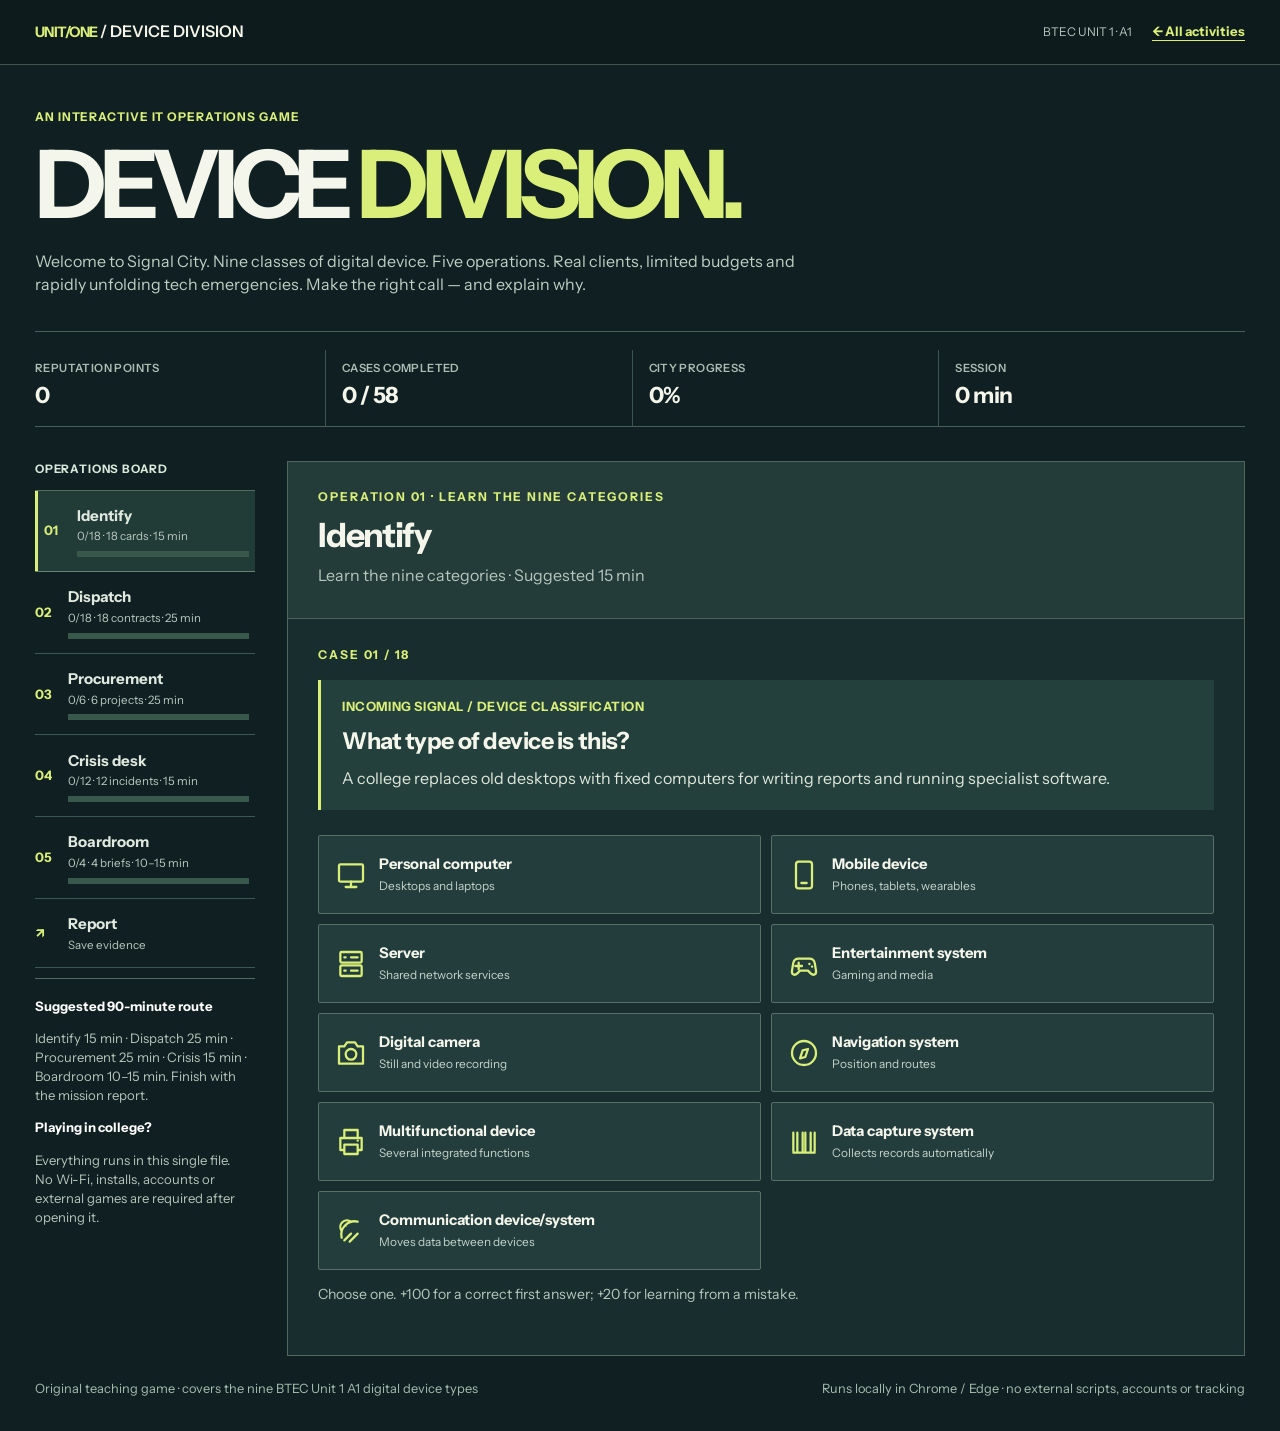
==== commit 6bf00282: "Refine Unit One editorial design, consolidate CSS and replace emoji icons" ====
--- a/games/device-division.html
+++ b/games/device-division.html
@@ -3,10 +3,7 @@
 <head>
 <meta charset="utf-8"><meta name="viewport" content="width=device-width,initial-scale=1"><meta name="theme-color" content="#10172a">
 <title>Device Division | Unit One</title>
-<style>
-:root{--ink:#f5f5fa;--muted:#b2c0d2;--bg:#0b1121;--panel:#16213a;--panel2:#1d2c46;--line:#334566;--green:#67f2bd;--gold:#ffc86a;--pink:#ff839d;--blue:#85b9ff;--shadow:0 24px 50px #030b19aa}*{box-sizing:border-box}html{scroll-behavior:smooth}body{margin:0;color:var(--ink);background:radial-gradient(ellipse at 82% 0%,#203960 0%,transparent 41%),radial-gradient(ellipse at 10% 80%,#22244b 0%,transparent 40%),var(--bg);font:16px/1.45 system-ui,-apple-system,Segoe UI,Arial,sans-serif;min-height:100vh}button,textarea,input{font:inherit}button{cursor:pointer}button:focus-visible,input:focus-visible,textarea:focus-visible{outline:3px solid var(--gold);outline-offset:2px}button:disabled{opacity:.45;cursor:not-allowed}a{color:var(--blue)}.wrap{max-width:1250px;margin:auto;padding:0 20px}.mast{padding:18px 0 12px;border-bottom:1px solid #385074a0;background:#0d1830a0;backdrop-filter:blur(14px)}.mast .wrap{display:flex;gap:14px;align-items:center;justify-content:space-between}.brand{letter-spacing:.22em;font-size:.8rem;font-weight:900;color:var(--green)}.brand b{letter-spacing:0;color:white;font-size:1rem}.pill{padding:6px 12px;background:#1d3149;border:1px solid #395576;border-radius:99px;font-size:.75rem;color:#d2e3f4}.mast-right{display:flex;flex-wrap:wrap;gap:8px;justify-content:flex-end}.hero{position:relative;overflow:hidden;padding:32px 26px 25px;border:1px solid #354969;border-radius:18px;background:linear-gradient(122deg,#182b4a,#192242 50%,#251c40);margin:22px 0 19px;box-shadow:var(--shadow)}.hero:after{content:"";position:absolute;right:-44px;top:-70px;width:300px;height:260px;opacity:.13;background:repeating-linear-gradient(45deg,transparent 0 10px,var(--green) 10px 12px)}.eyebrow{color:var(--green);font-size:.75rem;letter-spacing:.18em;text-transform:uppercase;font-weight:900}.hero h1{font-size:clamp(2.25rem,6vw,4.8rem);line-height:1;margin:10px 0 12px;letter-spacing:-.055em;position:relative;z-index:1}.hero h1 span{color:var(--gold)}.hero p{max-width:720px;color:#c6d5eb;font-size:1.07rem;margin:0}.hud{display:grid;grid-template-columns:repeat(4,1fr);gap:10px;margin:13px 0 22px}.stat{background:#13223b;border:1px solid #2c4469;border-radius:12px;padding:13px 16px}.stat span{display:block;color:var(--muted);font-size:.72rem;letter-spacing:.1em;text-transform:uppercase;font-weight:800}.stat strong{font-size:1.45rem;display:block;margin-top:3px;font-variant-numeric:tabular-nums}.layout{display:grid;grid-template-columns:256px minmax(0,1fr);gap:20px;align-items:start}.sidebar{display:flex;flex-direction:column;gap:8px;position:sticky;top:10px}.side-head{color:var(--muted);text-transform:uppercase;letter-spacing:.12em;font-weight:800;font-size:.73rem;margin-bottom:7px}.stagebtn{display:flex;align-items:center;text-align:left;gap:12px;width:100%;border:1px solid #3b4e6a;border-radius:13px;padding:12px;background:#142239;color:#dbe7f5;transition:.15s}.stagebtn:hover{border-color:#9ebbea;background:#1b2d48}.stagebtn.active{border-color:var(--green);background:linear-gradient(90deg,#183d42,#192841);box-shadow:inset 3px 0 var(--green)}.num{font-weight:900;background:#273c55;border-radius:8px;min-width:36px;text-align:center;padding:8px;color:var(--gold)}.stagebtn b{font-size:.94rem;display:block}.stagebtn small{font-size:.72rem;display:block;color:var(--muted);margin-top:2px}.bar{background:#31415c;border-radius:12px;height:6px;overflow:hidden;margin-top:6px}.bar>span{display:block;height:100%;background:var(--green);border-radius:10px}.sidecard{background:#16263d;border:1px solid #334862;border-radius:12px;padding:14px;margin-top:10px;color:var(--muted);font-size:.82rem}.sidecard strong{color:#fff}.main{min-height:550px;background:linear-gradient(180deg,#17253e,#121d33);border:1px solid #385075;border-radius:17px;overflow:hidden;box-shadow:var(--shadow)}.head{background:#1b2d47;border-bottom:1px solid #314767;padding:23px 26px}.head h2{font-size:1.7rem;margin:5px 0;letter-spacing:-.035em}.head p{color:var(--muted);margin:4px 0}.body{padding:23px 26px 29px}.step{font-weight:800;font-size:.76rem;letter-spacing:.15em;text-transform:uppercase;color:var(--green)}.mission{padding:19px 21px;background:linear-gradient(130deg,#202c4c,#202d44);border:1px solid #435579;border-radius:13px;margin:15px 0 22px}.mission h3{margin:7px 0;font-size:1.45rem;letter-spacing:-.02em}.mission p{margin:9px 0 0;color:#dbe3ef;line-height:1.6}.mission .client{color:var(--gold);font-size:.8rem;font-weight:900;letter-spacing:.11em;text-transform:uppercase}.choices{display:grid;grid-template-columns:repeat(2,minmax(0,1fr));gap:10px}.choice{padding:14px 16px;color:var(--ink);background:#243451;border:1px solid #4b6487;text-align:left;border-radius:12px;min-height:79px;transition:transform .12s,border-color .12s,background .12s;display:flex;align-items:center;gap:12px}.choice:hover:not(:disabled){transform:translateY(-1px);border-color:var(--gold);background:#2b3e60}.choice .emoji{font-size:1.65rem}.choice b{display:block;font-size:.92rem}.choice small{color:#b7c4d7;font-size:.74rem;display:block;margin-top:3px}.choice.chosen{border-color:var(--gold);background:#43405b}.choice.right{border-color:var(--green);background:#194e49}.choice.wrong{border-color:var(--pink);background:#5a2c46}.choice:disabled{opacity:1;cursor:default}.feedback{background:#17384a;border-left:4px solid var(--green);padding:16px 19px;border-radius:9px;margin:18px 0}.feedback.bad{background:#44314a;border-color:var(--pink)}.feedback strong{display:block;margin-bottom:6px}.feedback p{margin:6px 0;line-height:1.55}.btn{border:1px solid #dfad5b;background:var(--gold);color:#17223c;font-weight:900;padding:12px 18px;border-radius:10px;transition:filter .15s}.btn:hover:not(:disabled){filter:brightness(1.09)}.btn.sec{color:#e4eeff;background:#263852;border-color:#4f6281}.btn.ghost{background:transparent;border-color:#506989;color:#d6e8fd}.controls{display:flex;flex-wrap:wrap;gap:9px;align-items:center;margin-top:18px}.hint{background:#2d3248;border:1px dashed #626782;padding:12px 15px;border-radius:10px;margin-top:12px;color:#f4e0ba}.muted{color:var(--muted)}.info{color:var(--muted);font-size:.88rem}.columns{display:grid;grid-template-columns:1.15fr .85fr;gap:18px}.supply{display:grid;grid-template-columns:repeat(2,minmax(0,1fr));gap:9px}.item{background:#243551;border:1px solid #435d7c;border-radius:10px;padding:11px;display:flex;gap:10px;text-align:left;align-items:center;color:#f2f6ff;min-height:72px}.item:hover{border-color:var(--gold)}.item.sel{border-color:var(--green);background:#194840}.item .ico{font-size:1.45rem}.item b{font-size:.82rem;line-height:1.1;display:block}.item small{font-size:.71rem;color:#becee1;display:block;margin-top:3px}.rightcol{background:#1c2b46;border:1px solid #3a5070;padding:18px;border-radius:12px;align-self:start;position:sticky;top:10px}.rightcol h3{margin:0 0 12px}.meter{height:10px;background:#33455d;border-radius:9px;overflow:hidden;margin:8px 0}.meter span{height:100%;display:block;background:var(--gold)}.meter.over span{background:var(--pink)}.tags{display:flex;gap:7px;flex-wrap:wrap}.tag{border:1px solid #4d6380;color:#b3cce3;background:#253a51;padding:5px 9px;font-size:.75rem;border-radius:7px}.tag.met{border-color:#378c7d;color:var(--green);background:#1a4145}.note{width:100%;min-height:110px;background:#0f1c30;color:#fff;border:1px solid #516988;border-radius:10px;padding:12px;resize:vertical}.completed{text-align:center;padding:34px 25px}.completed .trophy{font-size:4rem}.completed h3{font-size:1.8rem;margin:10px 0}.report{display:flex;flex-direction:column;gap:10px}.reportitem{border:1px solid #3e5270;background:#1a2b44;border-radius:11px;padding:13px}.reportitem b{display:block}.reportitem small{color:var(--muted)}.footer{color:#8ba0bd;padding:24px 0 32px;font-size:.8rem;display:flex;justify-content:space-between;gap:10px;flex-wrap:wrap}.name{background:#111e33;border:1px solid #58708e;color:#fff;padding:11px 13px;border-radius:10px;max-width:300px;width:100%}.guide{padding:14px 17px;border:1px solid #3a5571;border-radius:10px;background:#192d41;margin:14px 0}.guide summary{cursor:pointer;font-weight:800;color:var(--gold)}.guide p{color:var(--muted);margin-bottom:0}.ending{color:var(--green)}@media(max-width:930px){.layout{grid-template-columns:1fr}.sidebar{position:static;display:grid;grid-template-columns:repeat(6,minmax(0,1fr));gap:7px}.sidebar .side-head,.sidecard{display:none}.stagebtn{display:block;text-align:center;padding:9px 4px}.stagebtn .num{display:block;min-width:0;margin:0 auto 7px;width:34px}.stagebtn small{display:none}.stagebtn b{font-size:.75rem}.sidebar .bar{display:none}}@media(max-width:630px){.wrap{padding:0 10px}.mast .wrap{align-items:flex-start}.brand{font-size:.65rem}.brand b{font-size:.84rem}.mast-right .pill:nth-child(2){display:none}.hero{padding:23px 18px;margin-top:12px}.hero p{font-size:.92rem}.hud{grid-template-columns:repeat(2,1fr);gap:7px;margin-bottom:12px}.stat{padding:9px 11px}.stat strong{font-size:1.1rem}.main{border-radius:12px}.head,.body{padding:17px 14px}.head h2{font-size:1.38rem}.choices,.columns,.supply{grid-template-columns:1fr}.choice{min-height:60px;padding:11px 12px}.mission{padding:14px}.mission h3{font-size:1.22rem}.rightcol{position:static}.sidebar{gap:4px}.stagebtn{padding:8px 2px}.stagebtn b{font-size:.64rem}.stagebtn .num{font-size:.7rem;width:26px;padding:5px;margin-bottom:4px}}@media print{body{background:#fff;color:#000}.mast,.hero,.hud,.sidebar,.controls,.footer{display:none!important}.layout{display:block}.main,.body,.reportitem{background:#fff!important;border-color:#ccc;color:#000!important;box-shadow:none}.head{background:#fff}.head p,small{color:#444!important}}
-</style>
-<link rel="stylesheet" href="../assets/device-art-direction.css?v=2">
+<link rel="stylesheet" href="../assets/device.css?v=3">
 </head>
 <body>
 <header class="mast"><div class="wrap"><div class="brand">UNIT/ONE <b>/ DEVICE DIVISION</b></div><div class="mast-right"><span class="pill">BTEC UNIT 1 · A1</span><a class="return-link" href="../index.html#games">← All activities</a></div></div></header>
@@ -18,6 +15,23 @@
 </div>
 <script>
 'use strict';
+
+/* One consistent vector family for the nine device types. Decorative SVGs
+   are hidden from the accessibility tree; each choice retains its text. */
+const DEVICE_DRAWINGS = {
+  pc:'<rect x="3" y="4" width="18" height="13" rx="1"/><path d="M8 21h8M12 17v4"/>',
+  mobile:'<rect x="6" y="2" width="12" height="20" rx="2"/><path d="M10 18h4"/>',
+  server:'<rect x="4" y="3" width="16" height="8" rx="1"/><rect x="4" y="13" width="16" height="8" rx="1"/><path d="M7 7h1M7 17h1M12 7h5M12 17h5"/>',
+  entertain:'<path d="M8 8h8c2 0 3.5 1 4 3l1 6c.5 3-2 4-4 2l-2-2H9l-2 2c-2 2-4.5 1-4-2l1-6c.5-2 2-3 4-3Z"/><path d="M8 11v5M5.5 13.5h5M16 12h.1M18 14h.1"/>',
+  camera:'<path d="M3 7h4l2-3h6l2 3h4v13H3V7Z"/><circle cx="12" cy="13" r="4"/>',
+  nav:'<circle cx="12" cy="12" r="9"/><path d="m15 9-2 6-4 1 2-6z"/>',
+  multi:'<path d="M7 8V3h10v5M7 18H4V9h16v9h-3M7 14h10v7H7zM17 11h.1"/>',
+  capture:'<path d="M4 5v14M7 5v14M11 5v14M13 5v14M17 5v14M20 5v14M4 20h16"/>',
+  comms:'<path d="M5 17a10 10 0 0 1 12-12M5 12a5 5 0 0 1 7-7M7 19l5-5M11 20l6-6M8 8h.1"/>'
+};
+function deviceIcon(type){
+  return '<svg class="device-icon" viewBox="0 0 24 24" aria-hidden="true" focusable="false">'+(DEVICE_DRAWINGS[type]||DEVICE_DRAWINGS.pc)+'</svg>';
+}
 const CATS=[
 {id:'pc',name:'Personal computer',icon:'🖥️',desc:'Desktops and laptops'},
 {id:'mobile',name:'Mobile device',icon:'📱',desc:'Phones, tablets, wearables'},
@@ -138,14 +152,14 @@
 function headerCount(mode,index){return `<div class="step">CASE ${String(index+1).padStart(2,'0')} / ${DATA[mode].length}</div>`}
 function progressActions(mode,index){return `<div class="controls"><button class="btn" data-action="next" data-value="${mode}">${index===DATA[mode].length-1?'Complete operation ↗':'Next case →'}</button><span class="info">Your result is saved in this browser.</span></div>`}
 function addResult(mode,index,choice,correct,why,extra={}){if(done(mode)!==index)return;s.answers[mode].push({choice,correct,why,points:correct?100:20,...extra});s.pending={mode,index};save();hud();nav();}
-function renderSort(ix){let [prompt,answer,fact]=SORT[ix];let answerState=s.answers.sort[ix];$('main').innerHTML=title('sort')+`<div class="body">${headerCount('sort',ix)}<div class="mission"><div class="client">Incoming signal / device classification</div><h3>What type of device is this?</h3><p>${safe(prompt)}</p></div><div class="choices" id="choices">${CATS.map(c=>`<button data-action="pick" data-value="${c.id}" class="choice ${answerState?(c.id===answer?'right':c.id===answerState.choice?'wrong':''):''}" ${answerState?'disabled':''}><span class="emoji">${c.icon}</span><span><b>${c.name}</b><small>${c.desc}</small></span></button>`).join('')}</div>${answerState?feedback(answerState.correct,fact,answer)+progressActions('sort',ix):'<p class="info">Choose one. +100 for a correct first answer; +20 for learning from a mistake.</p>'}</div>`}
-function renderDispatch(ix){const d=DISPATCH[ix],state=s.answers.dispatch[ix];$('main').innerHTML=title('dispatch')+`<div class="body">${headerCount('dispatch',ix)}<div class="mission"><div class="client">Client / ${safe(d.who)}</div><h3>${safe(d.title)}</h3><p>${safe(d.need)}</p></div><div class="step" style="margin-bottom:13px">Select the strongest recommendation</div><div class="choices">${d.options.map(c=>`<button data-action="pick" data-value="${c}" class="choice ${state?(c===d.answer?'right':c===state.choice?'wrong':''):''}" ${state?'disabled':''}><span class="emoji">${cat(c).icon}</span><span><b>${cat(c).name}</b><small>${cat(c).desc}</small></span></button>`).join('')}</div>${state?feedback(state.correct,d.why,d.answer)+progressActions('dispatch',ix):'<p class="info">Think about the specific need, not just what a device could theoretically do.</p>'}</div>`}
+function renderSort(ix){let [prompt,answer,fact]=SORT[ix];let answerState=s.answers.sort[ix];$('main').innerHTML=title('sort')+`<div class="body">${headerCount('sort',ix)}<div class="mission"><div class="client">Incoming signal / device classification</div><h3>What type of device is this?</h3><p>${safe(prompt)}</p></div><div class="choices" id="choices">${CATS.map(c=>`<button data-action="pick" data-value="${c.id}" class="choice ${answerState?(c.id===answer?'right':c.id===answerState.choice?'wrong':''):''}" ${answerState?'disabled':''}><span class="emoji" aria-hidden="true">${deviceIcon(c.id)}</span><span><b>${c.name}</b><small>${c.desc}</small></span></button>`).join('')}</div>${answerState?feedback(answerState.correct,fact,answer)+progressActions('sort',ix):'<p class="info">Choose one. +100 for a correct first answer; +20 for learning from a mistake.</p>'}</div>`}
+function renderDispatch(ix){const d=DISPATCH[ix],state=s.answers.dispatch[ix];$('main').innerHTML=title('dispatch')+`<div class="body">${headerCount('dispatch',ix)}<div class="mission"><div class="client">Client / ${safe(d.who)}</div><h3>${safe(d.title)}</h3><p>${safe(d.need)}</p></div><div class="step" style="margin-bottom:13px">Select the strongest recommendation</div><div class="choices">${d.options.map(c=>`<button data-action="pick" data-value="${c}" class="choice ${state?(c===d.answer?'right':c===state.choice?'wrong':''):''}" ${state?'disabled':''}><span class="emoji">${deviceIcon(c)}</span><span><b>${cat(c).name}</b><small>${cat(c).desc}</small></span></button>`).join('')}</div>${state?feedback(state.correct,d.why,d.answer)+progressActions('dispatch',ix):'<p class="info">Think about the specific need, not just what a device could theoretically do.</p>'}</div>`}
 function feedback(ok,explanation,correct,pts=ok?100:20){return `<div class="feedback ${ok?'':'bad'}"><strong>${ok?`✔ Contract solved · +${pts} reputation`:`↗ Mission debrief · +${pts} reputation`}</strong><p>${safe(explanation)}</p>${ok?'':`<p><b>Best category:</b> ${safe(cat(correct).name)}</p>`}</div>`}
-function renderCrisis(ix){const d=CRISIS[ix],state=s.answers.crisis[ix];$('main').innerHTML=title('crisis')+`<div class="body">${headerCount('crisis',ix)}<div class="mission"><div class="client">⚠ Incident report / ${safe(d.who)}</div><h3>${safe(d.title)}</h3><p>${safe(d.need)}</p></div><div class="choices">${d.options.map(c=>`<button data-action="pick" data-value="${c}" class="choice ${state?(c===d.answer?'right':c===state.choice?'wrong':''):''}" ${state?'disabled':''}><span class="emoji">${cat(c).icon}</span><span><b>${cat(c).name}</b></span></button>`).join('')}</div>${!state?`<div class="controls"><button class="btn ghost" data-action="clue">${clue?'Clue revealed':'🔦 Ask for a clue (-25 pts)'}</button></div>${clue?`<div class="hint">${safe(d.clue)}</div>`:''}`:feedback(state.correct,d.why,d.answer,state.points)+progressActions('crisis',ix)}<p class="info">Diagnose the affected device or system. A clue reduces the potential score.</p></div>`}
+function renderCrisis(ix){const d=CRISIS[ix],state=s.answers.crisis[ix];$('main').innerHTML=title('crisis')+`<div class="body">${headerCount('crisis',ix)}<div class="mission"><div class="client">⚠ Incident report / ${safe(d.who)}</div><h3>${safe(d.title)}</h3><p>${safe(d.need)}</p></div><div class="choices">${d.options.map(c=>`<button data-action="pick" data-value="${c}" class="choice ${state?(c===d.answer?'right':c===state.choice?'wrong':''):''}" ${state?'disabled':''}><span class="emoji">${deviceIcon(c)}</span><span><b>${cat(c).name}</b></span></button>`).join('')}</div>${!state?`<div class="controls"><button class="btn ghost" data-action="clue">${clue?'Clue revealed':'Show a clue (-25 pts)'}</button></div>${clue?`<div class="hint">${safe(d.clue)}</div>`:''}`:feedback(state.correct,d.why,d.answer,state.points)+progressActions('crisis',ix)}<p class="info">Diagnose the affected device or system. A clue reduces the potential score.</p></div>`}
 function sumCost(){return selected.reduce((n,id)=>n+item(id).cost,0)}
-function renderBuild(ix){let d=BUILDS[ix],state=s.answers.build[ix];const present=selected.flatMap(x=>item(x).tags);const over=sumCost()>d.budget;const covers=d.requirements.filter(x=>present.includes(x));let h=title('build')+`<div class="body">${headerCount('build',ix)}<div class="mission"><div class="client">Procurement bid / ${safe(d.who)}</div><h3>${safe(d.title)}</h3><p>${safe(d.need)}</p></div>`;if(state){h+=`<div class="feedback ${state.correct?'':'bad'}"><strong>${state.correct?'✔ Contract awarded':'↗ Contract reviewed'} · +${state.points} points</strong><p>${safe(state.why)}</p><p><b>Your equipment:</b> ${safe(state.choice.map(x=>item(x).name).join(', '))}. <b>Cost:</b> ${state.cost}/${d.budget} credits.</p><p><b>Your justification:</b> ${safe(state.reason)}</p></div>`+progressActions('build',ix)}else{h+=`<div class="columns"><div><div class="step" style="margin-bottom:12px">Select up to ${d.slots} devices</div><div class="supply">${INVENTORY.map(x=>`<button data-action="selectItem" data-value="${x.id}" class="item ${selected.includes(x.id)?'sel':''}" aria-pressed="${selected.includes(x.id)}"><span class="ico">${x.icon}</span><span><b>${x.name}</b><small>${x.cost} credits · ${cat(x.cat).name}</small></span></button>`).join('')}</div></div><div class="rightcol"><h3>🧰 Your proposal</h3><div class="info">Budget <b>${sumCost()} / ${d.budget}</b> credits · ${selected.length}/${d.slots} slots</div><div class="meter ${over?'over':''}"><span style="width:${Math.min(100,100*sumCost()/d.budget)}%"></span></div><p class="info">Required capabilities:</p><div class="tags">${d.requirements.map(x=>`<span class="tag ${covers.includes(x)?'met':''}">${covers.includes(x)?'✔ ':'○ '}${safe(x)}</span>`).join('')}</div><p class="info">${selected.length?selected.map(x=>item(x).name).join(' + '):'No devices chosen yet.'}</p><p style="margin-top:20px"><b>Justify the decisions</b></p><label class="info" for="justification">Explain how the chosen devices meet the requirements, including a relevant feature.</label><textarea class="note" id="justification" placeholder="We chose ... because ..." maxlength="1200">${safe(draft)}</textarea><div class="controls"><button class="btn" data-action="submitBuild" ${selected.length!==d.slots?'disabled':''}>Submit procurement bid →</button><button class="btn sec" data-action="clearBuild">Clear</button></div><p class="info">The budget, capabilities and device count are checked automatically. Your reasoning appears in your final report.</p><details class="guide"><summary>Need a procurement hint?</summary><p>${safe(d.guide)}</p></details></div></div>`};$('main').innerHTML=h+'</div>'}
+function renderBuild(ix){let d=BUILDS[ix],state=s.answers.build[ix];const present=selected.flatMap(x=>item(x).tags);const over=sumCost()>d.budget;const covers=d.requirements.filter(x=>present.includes(x));let h=title('build')+`<div class="body">${headerCount('build',ix)}<div class="mission"><div class="client">Procurement bid / ${safe(d.who)}</div><h3>${safe(d.title)}</h3><p>${safe(d.need)}</p></div>`;if(state){h+=`<div class="feedback ${state.correct?'':'bad'}"><strong>${state.correct?'✔ Contract awarded':'↗ Contract reviewed'} · +${state.points} points</strong><p>${safe(state.why)}</p><p><b>Your equipment:</b> ${safe(state.choice.map(x=>item(x).name).join(', '))}. <b>Cost:</b> ${state.cost}/${d.budget} credits.</p><p><b>Your justification:</b> ${safe(state.reason)}</p></div>`+progressActions('build',ix)}else{h+=`<div class="columns"><div><div class="step" style="margin-bottom:12px">Select up to ${d.slots} devices</div><div class="supply">${INVENTORY.map(x=>`<button data-action="selectItem" data-value="${x.id}" class="item ${selected.includes(x.id)?'sel':''}" aria-pressed="${selected.includes(x.id)}"><span class="ico" aria-hidden="true">${deviceIcon(x.cat)}</span><span><b>${x.name}</b><small>${x.cost} credits · ${cat(x.cat).name}</small></span></button>`).join('')}</div></div><div class="rightcol"><h3>Your proposal</h3><div class="info">Budget <b>${sumCost()} / ${d.budget}</b> credits · ${selected.length}/${d.slots} slots</div><div class="meter ${over?'over':''}"><span style="width:${Math.min(100,100*sumCost()/d.budget)}%"></span></div><p class="info">Required capabilities:</p><div class="tags">${d.requirements.map(x=>`<span class="tag ${covers.includes(x)?'met':''}">${covers.includes(x)?'✔ ':'○ '}${safe(x)}</span>`).join('')}</div><p class="info">${selected.length?selected.map(x=>item(x).name).join(' + '):'No devices chosen yet.'}</p><p style="margin-top:20px"><b>Justify the decisions</b></p><label class="info" for="justification">Explain how the chosen devices meet the requirements, including a relevant feature.</label><textarea class="note" id="justification" placeholder="We chose ... because ..." maxlength="1200">${safe(draft)}</textarea><div class="controls"><button class="btn" data-action="submitBuild" ${selected.length!==d.slots?'disabled':''}>Submit procurement bid →</button><button class="btn sec" data-action="clearBuild">Clear</button></div><p class="info">The budget, capabilities and device count are checked automatically. Your reasoning appears in your final report.</p><details class="guide"><summary>Need a procurement hint?</summary><p>${safe(d.guide)}</p></details></div></div>`};$('main').innerHTML=h+'</div>'}
 function renderBoss(ix){const d=BOSS[ix],state=s.answers.boss[ix];let h=title('boss')+`<div class="body">${headerCount('boss',ix)}<div class="mission"><div class="client">Final boardroom / ${safe(d.who)}</div><h3>${safe(d.title)}</h3><p>${safe(d.need)}</p></div>`;if(!state){h+=`<div class="step" style="margin-bottom:13px">Choose the best complete plan</div><div class="choices">${d.options.map((grp,j)=>`<button class="choice ${currentChoice===j?'chosen':''}" data-action="bossPick" data-value="${j}" aria-pressed="${currentChoice===j}"><span class="emoji">${j+1}</span><span><b>${grp.map(x=>item(x).name).join(' + ')}</b><small>${grp.map(x=>cat(item(x).cat).name).join(' · ')}</small></span></button>`).join('')}</div><p><b>Explain your recommendation</b></p><label for="justification" class="info">Name at least two devices, explain their roles and connect your answer to the client’s needs. This is saved for your teacher.</label><textarea class="note" id="justification" placeholder="The first device ...; the second ...; together ..." maxlength="1200">${safe(draft)}</textarea><div class="controls"><button class="btn" data-action="submitBoss" ${currentChoice===null?'disabled':''}>Present to the board →</button></div>`}else{h+=`<div class="feedback ${state.correct?'':'bad'}"><strong>${state.correct?'✔ Plan approved':'↗ Plan reviewed'} · +${state.points} points</strong><p>${safe(d.why)}</p><p><b>Your reasoning:</b> ${safe(state.reason)}</p></div>`+progressActions('boss',ix)}$('main').innerHTML=h+'</div>'}
-function completeScreen(mode){const [m,n,title]=MODES.find(x=>x[0]===mode);const totalpts=s.answers[mode].reduce((a,x)=>a+x.points,0);const next=MODES.findIndex(x=>x[0]===mode)+1;return `<div class="completed"><div class="trophy">🏆</div><div class="step">Operation ${n} complete</div><h3>${safe(title)} cleared!</h3><p class="muted">${done(mode)} cases processed · ${totalpts} reputation points earned.</p><div class="controls" style="justify-content:center">${next<MODES.length?`<button class="btn" data-action="stage" data-value="${MODES[next][0]}">Go to ${MODES[next][2]} →</button>`:''}<button class="btn sec" data-action="stage" data-value="report">View mission report</button></div><p class="info">You can revisit completed sections or move on.</p></div>`}
+function completeScreen(mode){const [m,n,title]=MODES.find(x=>x[0]===mode);const totalpts=s.answers[mode].reduce((a,x)=>a+x.points,0);const next=MODES.findIndex(x=>x[0]===mode)+1;return `<div class="completed"><div class="step">Operation ${n} complete</div><h3>${safe(title)} cleared!</h3><p class="muted">${done(mode)} cases processed · ${totalpts} reputation points earned.</p><div class="controls" style="justify-content:center">${next<MODES.length?`<button class="btn" data-action="stage" data-value="${MODES[next][0]}">Go to ${MODES[next][2]} →</button>`:''}<button class="btn sec" data-action="stage" data-value="report">View mission report</button></div><p class="info">You can revisit completed sections or move on.</p></div>`}
 function renderReport(){const all=complete(),n=total();let html=`<div class="head"><div class="step">After-action review · device consultant dossier</div><h2>Mission report</h2><p>Save your report or print it for your teacher.</p></div><div class="body"><label class="info" for="studentName">Student / team name</label><div class="controls"><input class="name" id="studentName" placeholder="Enter your name" value="${safe(s.name)}" maxlength="70"><button class="btn sec" data-action="saveName">Save name</button></div><div class="hud" style="margin:16px 0"><div class="stat"><span>Completed</span><strong>${all}/${n}</strong></div><div class="stat"><span>Score</span><strong>${points()}</strong></div><div class="stat"><span>Success rate</span><strong>${all?Math.round(MODES.reduce((v,[k])=>v+s.answers[k].filter(x=>x.correct).length,0)/all*100):0}%</strong></div><div class="stat"><span>Minutes elapsed</span><strong>${Math.floor((Date.now()-s.started)/60000)}</strong></div></div><div class="report">`;for(const [key,n,title] of MODES){let r=s.answers[key],correct=r.filter(x=>x.correct).length;html+=`<div class="reportitem"><b>${title}: ${r.length}/${DATA[key].length} cases · ${correct} first-time correct</b><small>${r.reduce((a,x)=>a+x.points,0)} reputation points</small></div>`}html+='</div>';let written=[...s.answers.build.map((x,i)=>({title:BUILDS[i].title,reason:x.reason})),...s.answers.boss.map((x,i)=>({title:BOSS[i].title,reason:x.reason}))];if(written.length){html+='<h3>Written consultancy justifications</h3>';for(const v of written)html+=`<div class="reportitem"><b>${safe(v.title)}</b><p>${safe(v.reason)}</p></div>`}html+=`<div class="controls"><button class="btn" data-action="download">↓ Download report (.txt)</button><button class="btn sec" data-action="print">Print report</button><button class="btn ghost" data-action="reset">Reset for a new student</button></div><p class="info">Assessment note: the score checks device choices and requirements. A teacher should review written justifications for the quality of the explanations. If you clear browser data, local progress may be lost.</p></div>`;$('main').innerHTML=html;hud();nav()}
 function exportText(){let out=`DEVICE DIVISION — BTEC UNIT 1 A1\nStudent: ${s.name||'(not entered)'}\nCompleted: ${complete()}/${total()} | Points: ${points()}\nDate: ${new Date().toLocaleString('en-GB')}\n\n`;for(const [m,n,title] of MODES){out+=`== ${title.toUpperCase()} ==\n`;s.answers[m].forEach((r,i)=>{const d=DATA[m][i];let label=m==='sort'?d[0]:d.title;out+=`[${r.correct?'Correct':'Review'}] ${label}\n`;if(r.choice){let choice=Array.isArray(r.choice)?r.choice.map(x=>item(x)?.name||x).join(', '):cat(r.choice).name;out+=`Device choice: ${choice}\n`}if(r.reason)out+=`Justification: ${r.reason}\n`;out+=`Feedback: ${r.why}\n\n`});out+='\n'}return out}
 function download(){let a=document.createElement('a');a.href=URL.createObjectURL(new Blob([exportText()],{type:'text/plain;charset=utf-8'}));a.download='device-division-'+((s.name||'student').toLowerCase().replace(/[^a-z0-9]+/g,'-').slice(0,30))+'.txt';document.body.append(a);a.click();setTimeout(()=>{URL.revokeObjectURL(a.href);a.remove()},200)}
--- a/assets/device.css
+++ b/assets/device.css
@@ -0,0 +1,120 @@
+@font-face {font-family:"Instrument Sans";src:url("type/instrument-sans.woff") format("woff");font-weight:400 700;font-display:swap;}
+
+:root{--ink:#f5f5fa;--muted:#b2c0d2;--bg:#0b1121;--panel:#16213a;--panel2:#1d2c46;--line:#334566;--green:#67f2bd;--gold:#ffc86a;--pink:#ff839d;--blue:#85b9ff;--shadow:0 24px 50px #030b19aa}*{box-sizing:border-box}html{scroll-behavior:smooth}body{margin:0;color:var(--ink);background:radial-gradient(ellipse at 82% 0%,#203960 0%,transparent 41%),radial-gradient(ellipse at 10% 80%,#22244b 0%,transparent 40%),var(--bg);font:16px/1.45 system-ui,-apple-system,Segoe UI,Arial,sans-serif;min-height:100vh}button,textarea,input{font:inherit}button{cursor:pointer}button:focus-visible,input:focus-visible,textarea:focus-visible{outline:3px solid var(--gold);outline-offset:2px}button:disabled{opacity:.45;cursor:not-allowed}a{color:var(--blue)}.wrap{max-width:1250px;margin:auto;padding:0 20px}.mast{padding:18px 0 12px;border-bottom:1px solid #385074a0;background:#0d1830a0;backdrop-filter:blur(14px)}.mast .wrap{display:flex;gap:14px;align-items:center;justify-content:space-between}.brand{letter-spacing:.22em;font-size:.8rem;font-weight:900;color:var(--green)}.brand b{letter-spacing:0;color:white;font-size:1rem}.pill{padding:6px 12px;background:#1d3149;border:1px solid #395576;border-radius:99px;font-size:.75rem;color:#d2e3f4}.mast-right{display:flex;flex-wrap:wrap;gap:8px;justify-content:flex-end}.hero{position:relative;overflow:hidden;padding:32px 26px 25px;border:1px solid #354969;border-radius:18px;background:linear-gradient(122deg,#182b4a,#192242 50%,#251c40);margin:22px 0 19px;box-shadow:var(--shadow)}.hero:after{content:"";position:absolute;right:-44px;top:-70px;width:300px;height:260px;opacity:.13;background:repeating-linear-gradient(45deg,transparent 0 10px,var(--green) 10px 12px)}.eyebrow{color:var(--green);font-size:.75rem;letter-spacing:.18em;text-transform:uppercase;font-weight:900}.hero h1{font-size:clamp(2.25rem,6vw,4.8rem);line-height:1;margin:10px 0 12px;letter-spacing:-.055em;position:relative;z-index:1}.hero h1 span{color:var(--gold)}.hero p{max-width:720px;color:#c6d5eb;font-size:1.07rem;margin:0}.hud{display:grid;grid-template-columns:repeat(4,1fr);gap:10px;margin:13px 0 22px}.stat{background:#13223b;border:1px solid #2c4469;border-radius:12px;padding:13px 16px}.stat span{display:block;color:var(--muted);font-size:.72rem;letter-spacing:.1em;text-transform:uppercase;font-weight:800}.stat strong{font-size:1.45rem;display:block;margin-top:3px;font-variant-numeric:tabular-nums}.layout{display:grid;grid-template-columns:256px minmax(0,1fr);gap:20px;align-items:start}.sidebar{display:flex;flex-direction:column;gap:8px;position:sticky;top:10px}.side-head{color:var(--muted);text-transform:uppercase;letter-spacing:.12em;font-weight:800;font-size:.73rem;margin-bottom:7px}.stagebtn{display:flex;align-items:center;text-align:left;gap:12px;width:100%;border:1px solid #3b4e6a;border-radius:13px;padding:12px;background:#142239;color:#dbe7f5;transition:.15s}.stagebtn:hover{border-color:#9ebbea;background:#1b2d48}.stagebtn.active{border-color:var(--green);background:linear-gradient(90deg,#183d42,#192841);box-shadow:inset 3px 0 var(--green)}.num{font-weight:900;background:#273c55;border-radius:8px;min-width:36px;text-align:center;padding:8px;color:var(--gold)}.stagebtn b{font-size:.94rem;display:block}.stagebtn small{font-size:.72rem;display:block;color:var(--muted);margin-top:2px}.bar{background:#31415c;border-radius:12px;height:6px;overflow:hidden;margin-top:6px}.bar>span{display:block;height:100%;background:var(--green);border-radius:10px}.sidecard{background:#16263d;border:1px solid #334862;border-radius:12px;padding:14px;margin-top:10px;color:var(--muted);font-size:.82rem}.sidecard strong{color:#fff}.main{min-height:550px;background:linear-gradient(180deg,#17253e,#121d33);border:1px solid #385075;border-radius:17px;overflow:hidden;box-shadow:var(--shadow)}.head{background:#1b2d47;border-bottom:1px solid #314767;padding:23px 26px}.head h2{font-size:1.7rem;margin:5px 0;letter-spacing:-.035em}.head p{color:var(--muted);margin:4px 0}.body{padding:23px 26px 29px}.step{font-weight:800;font-size:.76rem;letter-spacing:.15em;text-transform:uppercase;color:var(--green)}.mission{padding:19px 21px;background:linear-gradient(130deg,#202c4c,#202d44);border:1px solid #435579;border-radius:13px;margin:15px 0 22px}.mission h3{margin:7px 0;font-size:1.45rem;letter-spacing:-.02em}.mission p{margin:9px 0 0;color:#dbe3ef;line-height:1.6}.mission .client{color:var(--gold);font-size:.8rem;font-weight:900;letter-spacing:.11em;text-transform:uppercase}.choices{display:grid;grid-template-columns:repeat(2,minmax(0,1fr));gap:10px}.choice{padding:14px 16px;color:var(--ink);background:#243451;border:1px solid #4b6487;text-align:left;border-radius:12px;min-height:79px;transition:transform .12s,border-color .12s,background .12s;display:flex;align-items:center;gap:12px}.choice:hover:not(:disabled){transform:translateY(-1px);border-color:var(--gold);background:#2b3e60}.choice .emoji{font-size:1.65rem}.choice b{display:block;font-size:.92rem}.choice small{color:#b7c4d7;font-size:.74rem;display:block;margin-top:3px}.choice.chosen{border-color:var(--gold);background:#43405b}.choice.right{border-color:var(--green);background:#194e49}.choice.wrong{border-color:var(--pink);background:#5a2c46}.choice:disabled{opacity:1;cursor:default}.feedback{background:#17384a;border-left:4px solid var(--green);padding:16px 19px;border-radius:9px;margin:18px 0}.feedback.bad{background:#44314a;border-color:var(--pink)}.feedback strong{display:block;margin-bottom:6px}.feedback p{margin:6px 0;line-height:1.55}.btn{border:1px solid #dfad5b;background:var(--gold);color:#17223c;font-weight:900;padding:12px 18px;border-radius:10px;transition:filter .15s}.btn:hover:not(:disabled){filter:brightness(1.09)}.btn.sec{color:#e4eeff;background:#263852;border-color:#4f6281}.btn.ghost{background:transparent;border-color:#506989;color:#d6e8fd}.controls{display:flex;flex-wrap:wrap;gap:9px;align-items:center;margin-top:18px}.hint{background:#2d3248;border:1px dashed #626782;padding:12px 15px;border-radius:10px;margin-top:12px;color:#f4e0ba}.muted{color:var(--muted)}.info{color:var(--muted);font-size:.88rem}.columns{display:grid;grid-template-columns:1.15fr .85fr;gap:18px}.supply{display:grid;grid-template-columns:repeat(2,minmax(0,1fr));gap:9px}.item{background:#243551;border:1px solid #435d7c;border-radius:10px;padding:11px;display:flex;gap:10px;text-align:left;align-items:center;color:#f2f6ff;min-height:72px}.item:hover{border-color:var(--gold)}.item.sel{border-color:var(--green);background:#194840}.item .ico{font-size:1.45rem}.item b{font-size:.82rem;line-height:1.1;display:block}.item small{font-size:.71rem;color:#becee1;display:block;margin-top:3px}.rightcol{background:#1c2b46;border:1px solid #3a5070;padding:18px;border-radius:12px;align-self:start;position:sticky;top:10px}.rightcol h3{margin:0 0 12px}.meter{height:10px;background:#33455d;border-radius:9px;overflow:hidden;margin:8px 0}.meter span{height:100%;display:block;background:var(--gold)}.meter.over span{background:var(--pink)}.tags{display:flex;gap:7px;flex-wrap:wrap}.tag{border:1px solid #4d6380;color:#b3cce3;background:#253a51;padding:5px 9px;font-size:.75rem;border-radius:7px}.tag.met{border-color:#378c7d;color:var(--green);background:#1a4145}.note{width:100%;min-height:110px;background:#0f1c30;color:#fff;border:1px solid #516988;border-radius:10px;padding:12px;resize:vertical}.completed{text-align:center;padding:34px 25px}.completed .trophy{font-size:4rem}.completed h3{font-size:1.8rem;margin:10px 0}.report{display:flex;flex-direction:column;gap:10px}.reportitem{border:1px solid #3e5270;background:#1a2b44;border-radius:11px;padding:13px}.reportitem b{display:block}.reportitem small{color:var(--muted)}.footer{color:#8ba0bd;padding:24px 0 32px;font-size:.8rem;display:flex;justify-content:space-between;gap:10px;flex-wrap:wrap}.name{background:#111e33;border:1px solid #58708e;color:#fff;padding:11px 13px;border-radius:10px;max-width:300px;width:100%}.guide{padding:14px 17px;border:1px solid #3a5571;border-radius:10px;background:#192d41;margin:14px 0}.guide summary{cursor:pointer;font-weight:800;color:var(--gold)}.guide p{color:var(--muted);margin-bottom:0}.ending{color:var(--green)}@media(max-width:930px){.layout{grid-template-columns:1fr}.sidebar{position:static;display:grid;grid-template-columns:repeat(6,minmax(0,1fr));gap:7px}.sidebar .side-head,.sidecard{display:none}.stagebtn{display:block;text-align:center;padding:9px 4px}.stagebtn .num{display:block;min-width:0;margin:0 auto 7px;width:34px}.stagebtn small{display:none}.stagebtn b{font-size:.75rem}.sidebar .bar{display:none}}@media(max-width:630px){.wrap{padding:0 10px}.mast .wrap{align-items:flex-start}.brand{font-size:.65rem}.brand b{font-size:.84rem}.mast-right .pill:nth-child(2){display:none}.hero{padding:23px 18px;margin-top:12px}.hero p{font-size:.92rem}.hud{grid-template-columns:repeat(2,1fr);gap:7px;margin-bottom:12px}.stat{padding:9px 11px}.stat strong{font-size:1.1rem}.main{border-radius:12px}.head,.body{padding:17px 14px}.head h2{font-size:1.38rem}.choices,.columns,.supply{grid-template-columns:1fr}.choice{min-height:60px;padding:11px 12px}.mission{padding:14px}.mission h3{font-size:1.22rem}.rightcol{position:static}.sidebar{gap:4px}.stagebtn{padding:8px 2px}.stagebtn b{font-size:.64rem}.stagebtn .num{font-size:.7rem;width:26px;padding:5px;margin-bottom:4px}}@media print{body{background:#fff;color:#000}.mast,.hero,.hud,.sidebar,.controls,.footer{display:none!important}.layout{display:block}.main,.body,.reportitem{background:#fff!important;border-color:#ccc;color:#000!important;box-shadow:none}.head{background:#fff}.head p,small{color:#444!important}}
+
+/* Device Division: the same UNIT/ONE identity, operations-room layout. */
+:root {
+  --ink: #f4f6eb;
+  --muted: #b5c7bc;
+  --bg: #101f21;
+  --panel: #152b2c;
+  --panel2: #1d3536;
+  --line: #3e5855;
+  --green: #d9ef79;
+  --gold: #d9ef79;
+  --pink: #ff9e83;
+  --blue: #d9ef79;
+  --shadow: none;
+}
+html { scroll-behavior: smooth; }
+body { background: #101f21; font-family: "Instrument Sans", "Segoe UI", Arial, sans-serif; }
+.mast { background: #0e1b1d; backdrop-filter: none; border-color: #40554f; padding: 8px 0; }
+.mast .wrap { align-items: center; min-height: 48px; }
+.brand { font-size: .9rem; font-weight: 800; letter-spacing: -.035em; color: #d9ef79; }
+.brand b { color: #f4f6eb; font-weight: 600; }
+.mast-right { align-items: center; gap: 1.25rem; }
+.pill { background: none; border: none; border-radius: 0; padding: 0; color: #b5c7bc; font-size: .75rem; }
+.return-link { color: #d9ef79; font-size: .82rem; font-weight: 700; text-decoration-thickness: 1px; text-underline-offset: .22rem; }
+.hero { border: 0; border-bottom: 1px solid #486057; border-radius: 0; background: none; margin: 0 0 1.1rem; padding: 2.7rem 0 2.2rem; box-shadow: none; }
+.hero:after { display: none; }
+.eyebrow { color: #d9ef79; font-size: .75rem; letter-spacing: .075em; }
+.hero h1 { font-size: clamp(3.2rem, 7.4vw, 6.4rem); margin: .7rem 0 1.15rem; font-weight: 800; letter-spacing: -.075em; }
+.hero h1 span { color: #d9ef79; }
+.hero p { max-width: 50rem; font-size: 1rem; color: #bfcfc4; }
+.hud { display: flex; gap: 0; margin: 0 0 2.1rem; border-bottom: 1px solid #456158; }
+.stat { background: none; border: none; border-right: 1px solid #3c5550; border-radius: 0; flex: 1; padding: .6rem 1rem .9rem; }
+.stat:first-child { padding-left: 0; }
+.stat:last-child { border-right: 0; }
+.stat span { color: #aebdb3; font-size: .71rem; font-weight: 600; letter-spacing: .035em; }
+.stat strong { font-size: 1.4rem; font-weight: 700; letter-spacing: -.025em; }
+.layout { grid-template-columns: minmax(13rem, 220px) minmax(0,1fr); gap: 2rem; }
+.sidebar { gap: 0; top: 1.3rem; }
+.side-head { font-weight: 700; letter-spacing: .07em; padding-bottom: .75rem; margin-bottom: 0; border-bottom: 1px solid #536b61; color: #d8e8da; }
+.stagebtn { background: none; border: 0; border-bottom: 1px solid #3c5852; border-radius: 0; padding: .88rem .4rem .88rem 0; color: #e0e9df; box-shadow: none; transition: background .15s ease; }
+.stagebtn:hover { background: #1b3331; border-color: #638578; }
+.stagebtn.active { background: #213b37; box-shadow: inset 3px 0 #d9ef79; border-color: #668071; padding-left: .55rem; }
+.num { flex: 0 0 1.3rem; width: auto; min-width: 0; padding: 0; border-radius: 0; background: transparent; font-size: .82rem; color: #d9ef79; text-align: left; }
+.stagebtn b { font-weight: 700; }
+.stagebtn small { color: #b9c8bf; }
+.sidecard { border-radius: 0; background: none; border: 0; border-top: 1px solid #536b61; padding: 1.1rem .3rem 1rem 0; color: #b6c4ba; }
+.bar { background: #39584c; border-radius: 0; }
+.bar>span { border-radius: 0; }
+.main { border-radius: 0; background: #182e2e; border: 1px solid #50675d; box-shadow: none; }
+.head { background: #233b39; border-color: #4a6159; padding: 1.65rem 1.9rem; }
+.head h2 { font-size: clamp(1.6rem,3vw,2.1rem); font-weight: 750; letter-spacing: -.04em; }
+.body { padding: 1.7rem 1.9rem 2.3rem; }
+.mission { background: #24403c; border: 0; border-left: 3px solid #d9ef79; border-radius: 0; padding: 1.15rem 1.3rem; margin-block: 1rem 1.55rem; }
+.mission .client { color: #d9ef79; font-weight: 700; letter-spacing: .045em; }
+.mission p { color: #e0e8dd; }
+.choice, .item, .reportitem { background: #233d3d; border: 1px solid #587168; border-radius: 2px; transition: border-color .12s ease, background .12s ease; }
+.choice:hover:not(:disabled), .item:hover { transform: none; background: #314f49; border-color: #d9ef79; }
+.choice.chosen { background: #365847; border-color: #d9ef79; }
+.choice.right, .item.sel { background: #2c5242; border-color: #d9ef79; }
+.choice.wrong { background: #60382f; border-color: #ff9e83; }
+.choice small, .item small { color: #c4d4ca; }
+.btn { border: 1px solid #d9ef79; border-radius: 2px; font-weight: 750; background: #d9ef79; color: #10211c; }
+.btn:hover:not(:disabled) { filter: brightness(1.08); }
+.btn.sec, .btn.ghost { background: transparent; color: #e9f0df; border-color: #779083; }
+.rightcol, .guide { background: #203a38; border-color: #526c61; border-radius: 0; }
+.guide summary { color: #d9ef79; }
+.note, .name { background: #102322; border: 1px solid #678178; border-radius: 2px; }
+.hint { border-radius: 0; }
+.tag, .tag.met { border-radius: 2px; }
+.feedback, .feedback.bad { border-radius: 0; }
+.footer { color: #a7bdb0; }
+@media(max-width:930px) {
+  .layout { grid-template-columns: 1fr; gap: 1.2rem; }
+  .sidebar { display: grid; grid-template-columns: repeat(3,minmax(0,1fr)); gap: .4rem; position: static; }
+  .sidebar .side-head, .sidecard { display: none; }
+  .stagebtn { padding: .65rem; display: flex; align-items: center; text-align: left; border: 1px solid #4b6860; }
+  .stagebtn.active { padding-left: .65rem; }
+  .stagebtn .num { display: block; width: auto; margin: 0; padding: 0; }
+  .stagebtn b { font-size: .83rem; }
+  .stagebtn small { display: none; }
+}
+@media(max-width:630px) {
+  .wrap { padding-inline: 14px; }
+  .mast .wrap { gap: .5rem; }
+  .mast-right .pill { display: none; }
+  .brand { font-size: .8rem; letter-spacing: -.02em; }
+  .hero { padding: 2.1rem 0 1.55rem; }
+  .hero h1 { font-size: clamp(3.15rem, 12vw, 5rem); }
+  .hero p { font-size: .97rem; }
+  .hud { display: grid; grid-template-columns: repeat(2,minmax(0,1fr)); }
+  .stat { border-right: 0; border-bottom: 1px solid #3c5550; padding: .7rem .5rem; }
+  .stat:first-child { padding-left: .5rem; }
+  .stat:nth-child(odd) { border-right: 1px solid #3c5550; }
+  .sidebar { grid-template-columns: repeat(2,minmax(0,1fr)); }
+  .stagebtn { min-height: 52px; }
+  .stagebtn b { font-size: .79rem; }
+  .head, .body { padding-inline: 1rem; }
+  .mission { padding: 1rem; }
+}
+@media(prefers-reduced-motion:reduce) {
+  html { scroll-behavior: auto; }
+  .stagebtn, .choice, .item { transition: none; }
+}
+
+/* Clear equipment pictograms, not operating-system emoji. */
+.emoji,.ico { display: inline-flex; align-items: center; justify-content: center; flex: 0 0 2rem; width: 2rem; height: 2rem; color: #d9ef79; font-size: 1rem; }
+.device-icon { display: block; width: 100%; height: 100%; stroke: currentColor; stroke-width: 1.7; stroke-linecap: round; stroke-linejoin: round; fill: none; }
+.item .ico { flex-basis: 1.8rem; width: 1.8rem; height: 1.8rem; }
+.completed .trophy { display: none; }
+.stagebtn .num { font-variant-numeric: tabular-nums; font-size: .82rem; }
+@media print {
+ body,.main,.body,.reportitem,.head { background: #fff!important; color: #000!important; }
+ .mast,.hero,.hud,.sidebar,.controls,.footer { display: none!important; }
+ .layout { display: block; }
+ .main,.reportitem { border-color: #777; box-shadow: none; }
+ .head p,.reportitem small { color: #333!important; }
+}
